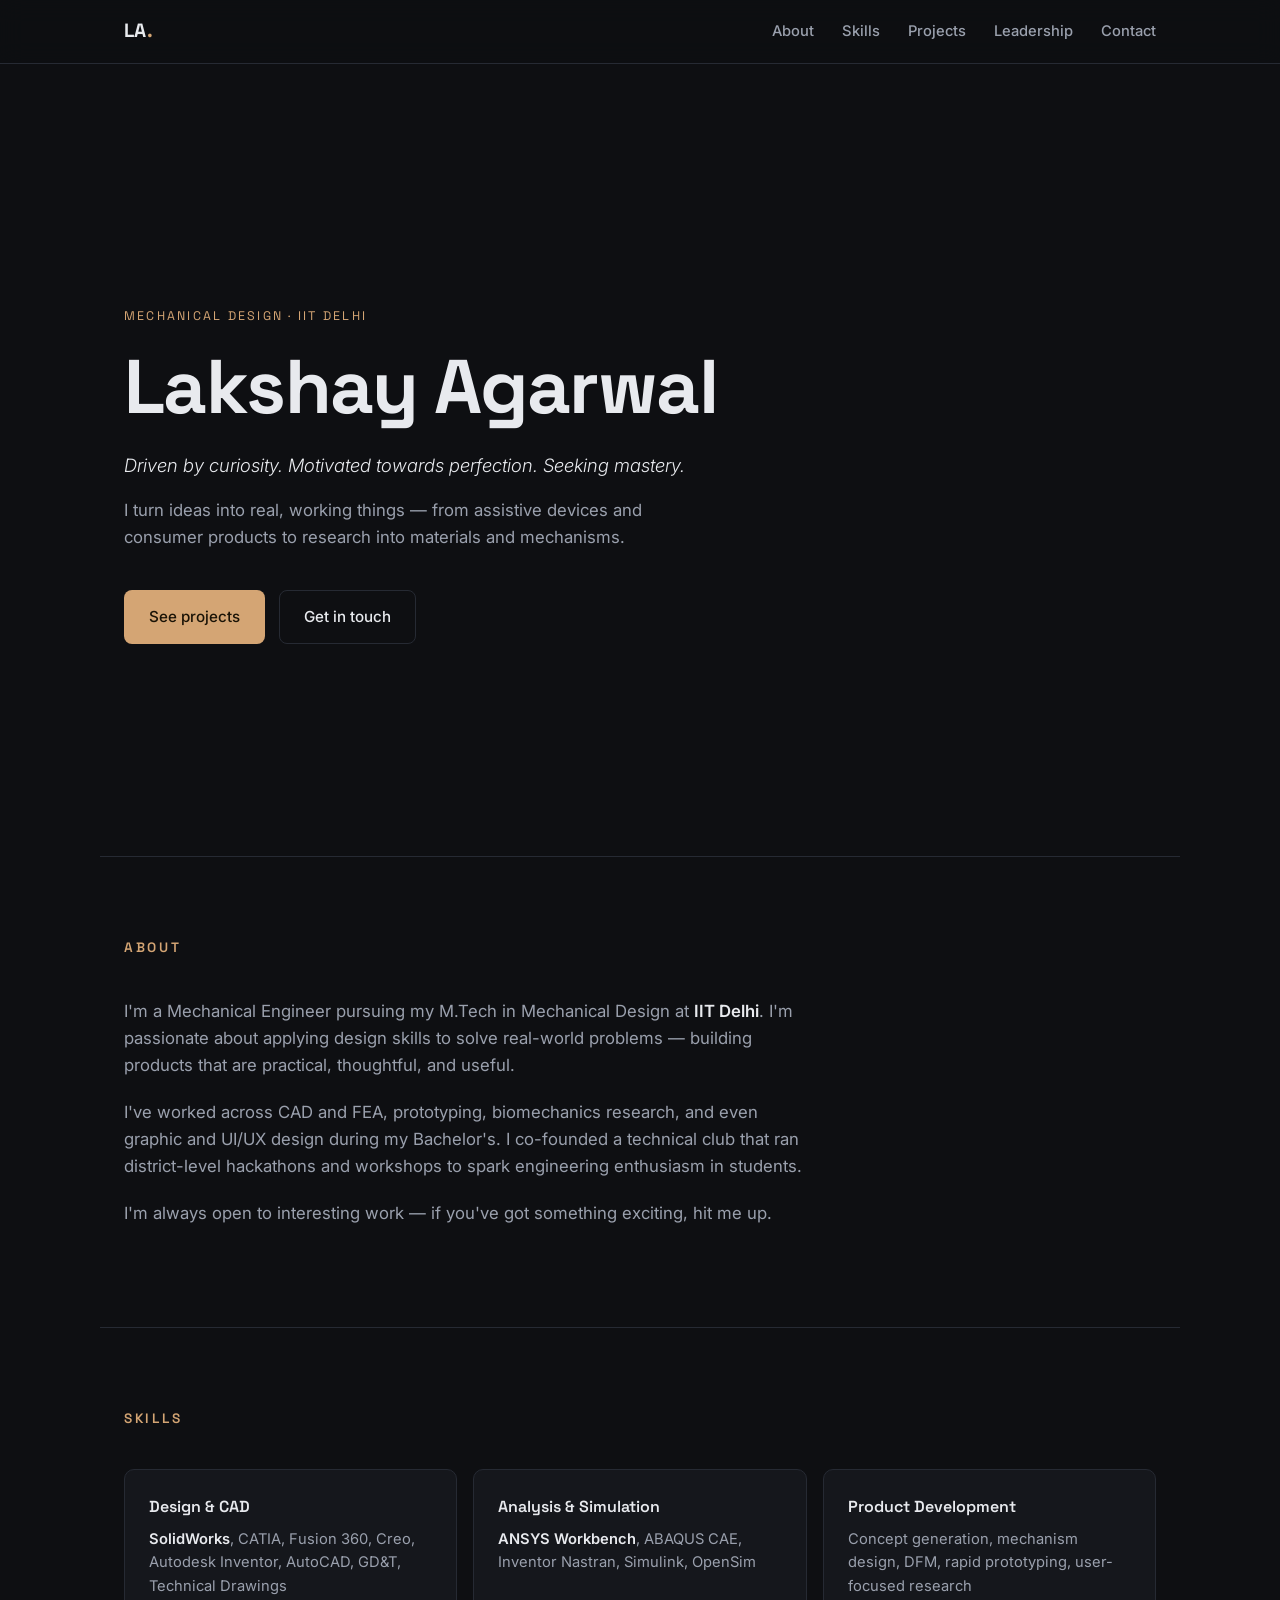
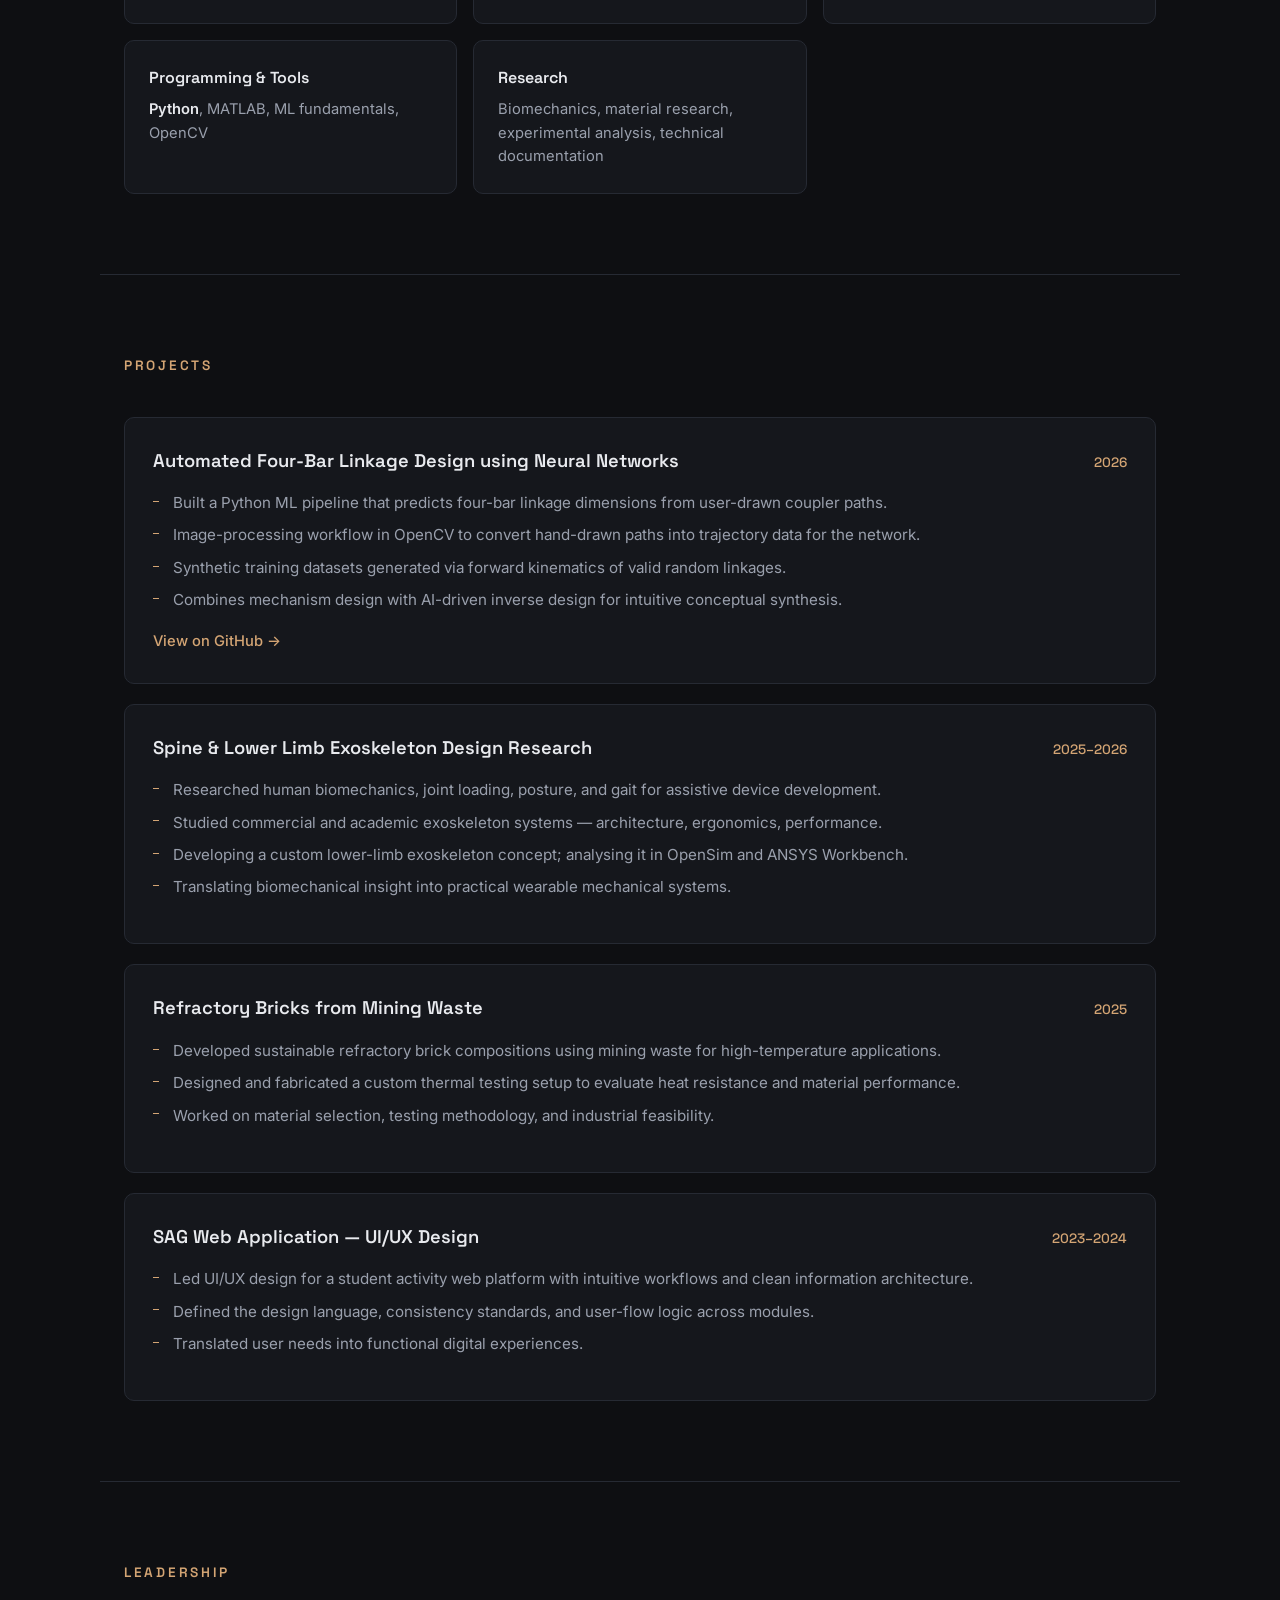
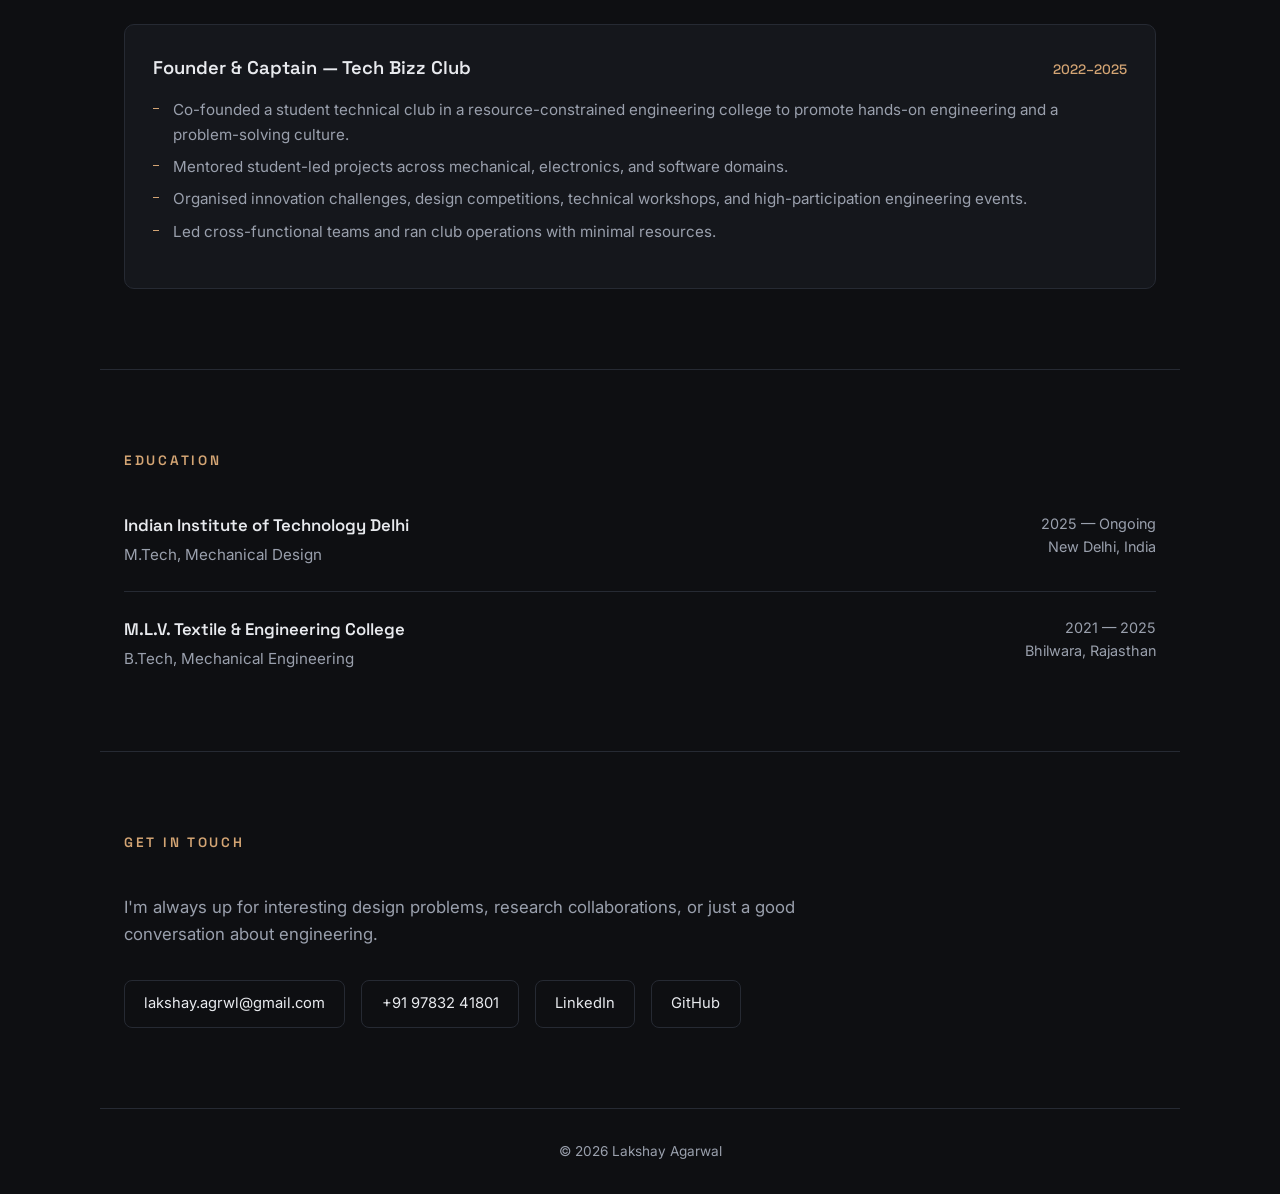
==== index.html @ 68dc4576 "init" ====
<!DOCTYPE html>
<html lang="en">
<head>
  <meta charset="UTF-8" />
  <meta name="viewport" content="width=device-width, initial-scale=1.0" />
  <meta name="description" content="Lakshay Agarwal — Mechanical Engineer, M.Tech (Mechanical Design) at IIT Delhi. Portfolio of design, CAD, FEA, and research projects." />
  <title>Lakshay Agarwal — Mechanical Design Engineer</title>
  <link rel="preconnect" href="https://fonts.googleapis.com" />
  <link rel="preconnect" href="https://fonts.gstatic.com" crossorigin />
  <link href="https://fonts.googleapis.com/css2?family=Inter:wght@300;400;500;600;700&family=Space+Grotesk:wght@500;600;700&display=swap" rel="stylesheet" />
  <link rel="stylesheet" href="styles.css" />
</head>
<body>
  <header class="nav">
    <div class="nav-inner">
      <a href="#top" class="brand">LA<span>.</span></a>
      <nav>
        <a href="#about">About</a>
        <a href="#skills">Skills</a>
        <a href="#projects">Projects</a>
        <a href="#leadership">Leadership</a>
        <a href="#contact">Contact</a>
      </nav>
    </div>
  </header>

  <main id="top">
    <!-- HERO -->
    <section class="hero">
      <!-- Hook for future three.js canvas -->
      <div id="hero-canvas" aria-hidden="true"></div>

      <div class="hero-content">
        <p class="eyebrow">Mechanical Design · IIT Delhi</p>
        <h1>Lakshay Agarwal</h1>
        <p class="tagline">
          Driven by curiosity. Motivated towards perfection. Seeking mastery.
        </p>
        <p class="lede">
          I turn ideas into real, working things — from assistive devices and
          consumer products to research into materials and mechanisms.
        </p>
        <div class="cta">
          <a class="btn primary" href="#projects">See projects</a>
          <a class="btn ghost" href="mailto:lakshay.agrwl@gmail.com">Get in touch</a>
        </div>
      </div>
    </section>

    <!-- ABOUT -->
    <section id="about" class="section">
      <h2>About</h2>
      <div class="prose">
        <p>
          I'm a Mechanical Engineer pursuing my M.Tech in Mechanical Design at
          <strong>IIT Delhi</strong>. I'm passionate about applying design
          skills to solve real-world problems — building products that are
          practical, thoughtful, and useful.
        </p>
        <p>
          I've worked across CAD and FEA, prototyping, biomechanics research,
          and even graphic and UI/UX design during my Bachelor's. I co-founded
          a technical club that ran district-level hackathons and workshops to
          spark engineering enthusiasm in students.
        </p>
        <p>
          I'm always open to interesting work — if you've got something
          exciting, hit me up.
        </p>
      </div>
    </section>

    <!-- SKILLS -->
    <section id="skills" class="section">
      <h2>Skills</h2>
      <div class="skills-grid">
        <div class="skill-card">
          <h3>Design &amp; CAD</h3>
          <p><strong>SolidWorks</strong>, CATIA, Fusion 360, Creo, Autodesk Inventor, AutoCAD, GD&amp;T, Technical Drawings</p>
        </div>
        <div class="skill-card">
          <h3>Analysis &amp; Simulation</h3>
          <p><strong>ANSYS Workbench</strong>, ABAQUS CAE, Inventor Nastran, Simulink, OpenSim</p>
        </div>
        <div class="skill-card">
          <h3>Product Development</h3>
          <p>Concept generation, mechanism design, DFM, rapid prototyping, user-focused research</p>
        </div>
        <div class="skill-card">
          <h3>Programming &amp; Tools</h3>
          <p><strong>Python</strong>, MATLAB, ML fundamentals, OpenCV</p>
        </div>
        <div class="skill-card">
          <h3>Research</h3>
          <p>Biomechanics, material research, experimental analysis, technical documentation</p>
        </div>
      </div>
    </section>

    <!-- PROJECTS -->
    <section id="projects" class="section">
      <h2>Projects</h2>
      <div class="projects">

        <article class="project">
          <header>
            <h3>Automated Four-Bar Linkage Design using Neural Networks</h3>
            <span class="year">2026</span>
          </header>
          <ul>
            <li>Built a Python ML pipeline that predicts four-bar linkage dimensions from user-drawn coupler paths.</li>
            <li>Image-processing workflow in OpenCV to convert hand-drawn paths into trajectory data for the network.</li>
            <li>Synthetic training datasets generated via forward kinematics of valid random linkages.</li>
            <li>Combines mechanism design with AI-driven inverse design for intuitive conceptual synthesis.</li>
          </ul>
          <a class="link" href="https://github.com/LakshayAga/Automated-design-of-four-bar-linkage" target="_blank" rel="noopener">View on GitHub →</a>
        </article>

        <article class="project">
          <header>
            <h3>Spine &amp; Lower Limb Exoskeleton Design Research</h3>
            <span class="year">2025–2026</span>
          </header>
          <ul>
            <li>Researched human biomechanics, joint loading, posture, and gait for assistive device development.</li>
            <li>Studied commercial and academic exoskeleton systems — architecture, ergonomics, performance.</li>
            <li>Developing a custom lower-limb exoskeleton concept; analysing it in OpenSim and ANSYS Workbench.</li>
            <li>Translating biomechanical insight into practical wearable mechanical systems.</li>
          </ul>
        </article>

        <article class="project">
          <header>
            <h3>Refractory Bricks from Mining Waste</h3>
            <span class="year">2025</span>
          </header>
          <ul>
            <li>Developed sustainable refractory brick compositions using mining waste for high-temperature applications.</li>
            <li>Designed and fabricated a custom thermal testing setup to evaluate heat resistance and material performance.</li>
            <li>Worked on material selection, testing methodology, and industrial feasibility.</li>
          </ul>
        </article>

        <article class="project">
          <header>
            <h3>SAG Web Application — UI/UX Design</h3>
            <span class="year">2023–2024</span>
          </header>
          <ul>
            <li>Led UI/UX design for a student activity web platform with intuitive workflows and clean information architecture.</li>
            <li>Defined the design language, consistency standards, and user-flow logic across modules.</li>
            <li>Translated user needs into functional digital experiences.</li>
          </ul>
        </article>

      </div>
    </section>

    <!-- LEADERSHIP -->
    <section id="leadership" class="section">
      <h2>Leadership</h2>
      <article class="project">
        <header>
          <h3>Founder &amp; Captain — Tech Bizz Club</h3>
          <span class="year">2022–2025</span>
        </header>
        <ul>
          <li>Co-founded a student technical club in a resource-constrained engineering college to promote hands-on engineering and a problem-solving culture.</li>
          <li>Mentored student-led projects across mechanical, electronics, and software domains.</li>
          <li>Organised innovation challenges, design competitions, technical workshops, and high-participation engineering events.</li>
          <li>Led cross-functional teams and ran club operations with minimal resources.</li>
        </ul>
      </article>
    </section>

    <!-- EDUCATION -->
    <section id="education" class="section">
      <h2>Education</h2>
      <div class="edu">
        <div class="edu-row">
          <div>
            <h3>Indian Institute of Technology Delhi</h3>
            <p>M.Tech, Mechanical Design</p>
          </div>
          <div class="meta">
            <span>2025 — Ongoing</span>
            <span>New Delhi, India</span>
          </div>
        </div>
        <div class="edu-row">
          <div>
            <h3>M.L.V. Textile &amp; Engineering College</h3>
            <p>B.Tech, Mechanical Engineering</p>
          </div>
          <div class="meta">
            <span>2021 — 2025</span>
            <span>Bhilwara, Rajasthan</span>
          </div>
        </div>
      </div>
    </section>

    <!-- CONTACT -->
    <section id="contact" class="section contact">
      <h2>Get in touch</h2>
      <p class="prose">
        I'm always up for interesting design problems, research collaborations,
        or just a good conversation about engineering.
      </p>
      <div class="contact-links">
        <a href="mailto:lakshay.agrwl@gmail.com">lakshay.agrwl@gmail.com</a>
        <a href="tel:+919783241801">+91 97832 41801</a>
        <a href="https://linkedin.com/in/lakshayagarwal490" target="_blank" rel="noopener">LinkedIn</a>
        <a href="https://github.com/LakshayAga" target="_blank" rel="noopener">GitHub</a>
      </div>
    </section>
  </main>

  <footer>
    <p>© <span id="year"></span> Lakshay Agarwal</p>
  </footer>

  <script src="script.js"></script>
</body>
</html>
---- styles.css ----
:root {
  --bg: #0e0f12;
  --bg-soft: #15171c;
  --surface: #1a1d24;
  --border: #262a33;
  --text: #e8eaee;
  --muted: #9aa0ad;
  --accent: #d4a574;
  --accent-soft: rgba(212, 165, 116, 0.15);
  --max: 1080px;
}

* { box-sizing: border-box; margin: 0; padding: 0; }

html { scroll-behavior: smooth; }

body {
  font-family: 'Inter', system-ui, -apple-system, sans-serif;
  background: var(--bg);
  color: var(--text);
  line-height: 1.6;
  font-weight: 400;
  -webkit-font-smoothing: antialiased;
}

a { color: inherit; text-decoration: none; }

/* NAV */
.nav {
  position: sticky;
  top: 0;
  z-index: 50;
  background: rgba(14, 15, 18, 0.85);
  backdrop-filter: blur(12px);
  border-bottom: 1px solid var(--border);
}
.nav-inner {
  max-width: var(--max);
  margin: 0 auto;
  padding: 1rem 1.5rem;
  display: flex;
  align-items: center;
  justify-content: space-between;
}
.brand {
  font-family: 'Space Grotesk', sans-serif;
  font-weight: 700;
  font-size: 1.2rem;
  letter-spacing: 0.02em;
}
.brand span { color: var(--accent); }
.nav nav {
  display: flex;
  gap: 1.75rem;
}
.nav nav a {
  color: var(--muted);
  font-size: 0.92rem;
  font-weight: 500;
  transition: color 0.2s;
}
.nav nav a:hover { color: var(--text); }

/* HERO */
.hero {
  position: relative;
  min-height: 88vh;
  max-width: var(--max);
  margin: 0 auto;
  padding: 6rem 1.5rem 4rem;
  display: flex;
  flex-direction: column;
  justify-content: center;
  overflow: hidden;
}
#hero-canvas {
  position: absolute;
  inset: 0;
  z-index: 0;
  pointer-events: none;
  /* Future three.js canvas mounts here */
}
.hero-content {
  position: relative;
  z-index: 1;
  max-width: 700px;
}
.eyebrow {
  font-family: 'Space Grotesk', sans-serif;
  text-transform: uppercase;
  letter-spacing: 0.18em;
  font-size: 0.78rem;
  color: var(--accent);
  margin-bottom: 1.25rem;
}
.hero h1 {
  font-family: 'Space Grotesk', sans-serif;
  font-size: clamp(2.5rem, 7vw, 4.75rem);
  font-weight: 700;
  line-height: 1.05;
  letter-spacing: -0.02em;
  margin-bottom: 1.5rem;
}
.tagline {
  font-size: 1.15rem;
  color: var(--text);
  margin-bottom: 1rem;
  font-weight: 300;
  font-style: italic;
}
.lede {
  font-size: 1.05rem;
  color: var(--muted);
  margin-bottom: 2.5rem;
  max-width: 560px;
}

.cta { display: flex; gap: 0.875rem; flex-wrap: wrap; }
.btn {
  display: inline-block;
  padding: 0.85rem 1.5rem;
  border-radius: 8px;
  font-weight: 500;
  font-size: 0.95rem;
  transition: all 0.2s;
  border: 1px solid transparent;
}
.btn.primary {
  background: var(--accent);
  color: #1a1306;
}
.btn.primary:hover { background: #e8b985; transform: translateY(-1px); }
.btn.ghost {
  border-color: var(--border);
  color: var(--text);
}
.btn.ghost:hover { border-color: var(--accent); color: var(--accent); }

/* SECTIONS */
.section {
  max-width: var(--max);
  margin: 0 auto;
  padding: 5rem 1.5rem;
  border-top: 1px solid var(--border);
}
.section h2 {
  font-family: 'Space Grotesk', sans-serif;
  font-size: 0.85rem;
  font-weight: 600;
  text-transform: uppercase;
  letter-spacing: 0.2em;
  color: var(--accent);
  margin-bottom: 2.5rem;
}
.prose {
  max-width: 680px;
  font-size: 1.05rem;
  color: var(--muted);
}
.prose p { margin-bottom: 1.25rem; }
.prose strong { color: var(--text); font-weight: 600; }

/* SKILLS */
.skills-grid {
  display: grid;
  grid-template-columns: repeat(auto-fit, minmax(260px, 1fr));
  gap: 1rem;
}
.skill-card {
  background: var(--bg-soft);
  border: 1px solid var(--border);
  border-radius: 10px;
  padding: 1.5rem;
  transition: border-color 0.2s;
}
.skill-card:hover { border-color: var(--accent); }
.skill-card h3 {
  font-family: 'Space Grotesk', sans-serif;
  font-size: 1rem;
  font-weight: 600;
  margin-bottom: 0.5rem;
}
.skill-card p {
  font-size: 0.92rem;
  color: var(--muted);
}
.skill-card strong { color: var(--text); font-weight: 600; }

/* PROJECTS */
.projects { display: flex; flex-direction: column; gap: 1.25rem; }
.project {
  background: var(--bg-soft);
  border: 1px solid var(--border);
  border-radius: 10px;
  padding: 1.75rem;
  transition: border-color 0.2s, transform 0.2s;
}
.project:hover { border-color: var(--accent); }
.project header {
  display: flex;
  justify-content: space-between;
  align-items: baseline;
  gap: 1rem;
  margin-bottom: 1rem;
  flex-wrap: wrap;
}
.project h3 {
  font-family: 'Space Grotesk', sans-serif;
  font-size: 1.15rem;
  font-weight: 600;
}
.project .year {
  font-family: 'Space Grotesk', sans-serif;
  font-size: 0.85rem;
  color: var(--accent);
  font-weight: 500;
}
.project ul {
  list-style: none;
  margin-bottom: 1rem;
}
.project li {
  font-size: 0.95rem;
  color: var(--muted);
  padding-left: 1.25rem;
  position: relative;
  margin-bottom: 0.5rem;
}
.project li::before {
  content: '';
  position: absolute;
  left: 0;
  top: 0.65em;
  width: 6px;
  height: 1px;
  background: var(--accent);
}
.link {
  display: inline-block;
  color: var(--accent);
  font-size: 0.92rem;
  font-weight: 500;
  border-bottom: 1px solid transparent;
  transition: border-color 0.2s;
}
.link:hover { border-color: var(--accent); }

/* EDUCATION */
.edu { display: flex; flex-direction: column; gap: 1.5rem; }
.edu-row {
  display: flex;
  justify-content: space-between;
  gap: 1.5rem;
  padding-bottom: 1.5rem;
  border-bottom: 1px solid var(--border);
  flex-wrap: wrap;
}
.edu-row:last-child { border-bottom: none; padding-bottom: 0; }
.edu-row h3 {
  font-family: 'Space Grotesk', sans-serif;
  font-size: 1.05rem;
  font-weight: 600;
  margin-bottom: 0.25rem;
}
.edu-row p { color: var(--muted); font-size: 0.95rem; }
.edu-row .meta {
  display: flex;
  flex-direction: column;
  text-align: right;
  font-size: 0.9rem;
  color: var(--muted);
}

/* CONTACT */
.contact-links {
  display: flex;
  flex-wrap: wrap;
  gap: 1rem;
  margin-top: 2rem;
}
.contact-links a {
  padding: 0.7rem 1.2rem;
  border: 1px solid var(--border);
  border-radius: 8px;
  font-size: 0.92rem;
  color: var(--text);
  transition: all 0.2s;
}
.contact-links a:hover {
  border-color: var(--accent);
  color: var(--accent);
}

/* FOOTER */
footer {
  max-width: var(--max);
  margin: 0 auto;
  padding: 2rem 1.5rem;
  border-top: 1px solid var(--border);
  color: var(--muted);
  font-size: 0.85rem;
  text-align: center;
}

/* RESPONSIVE */
@media (max-width: 640px) {
  .nav nav { gap: 1rem; }
  .nav nav a { font-size: 0.85rem; }
  .edu-row .meta { text-align: left; }
}
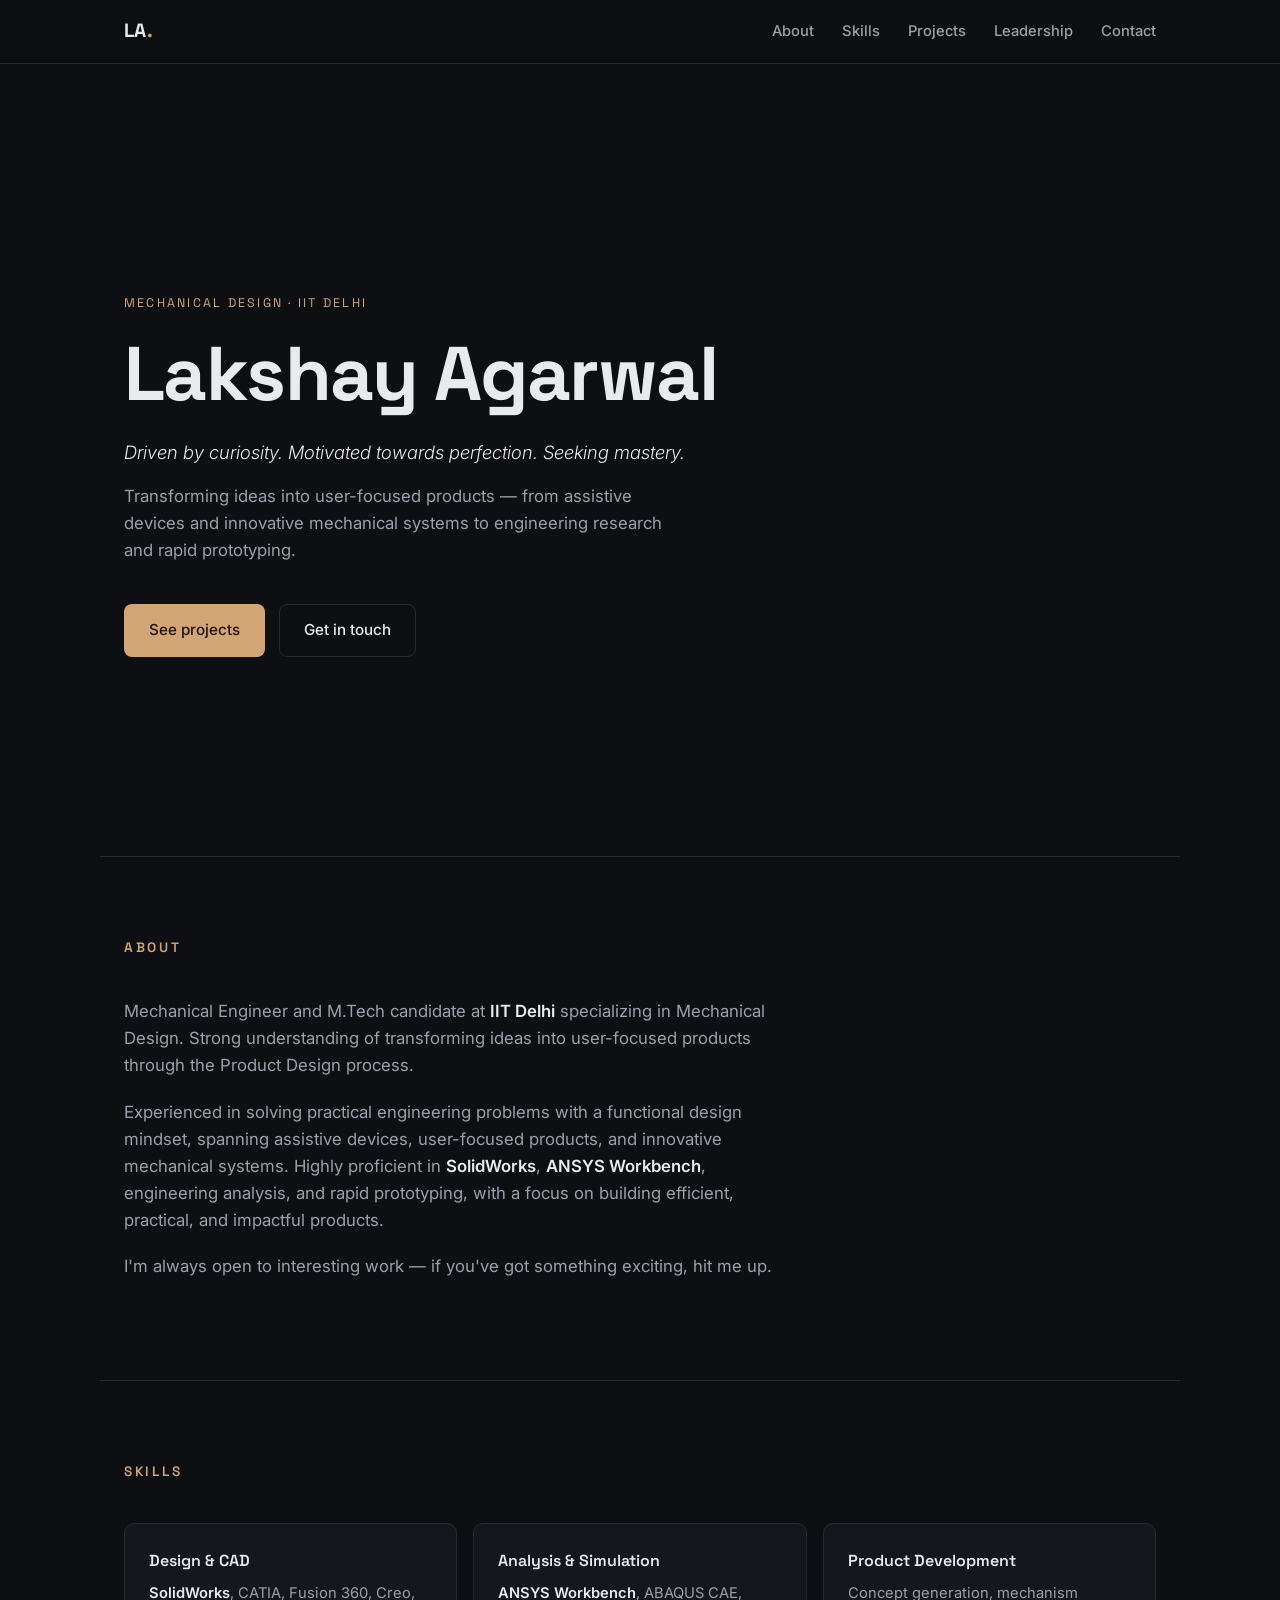
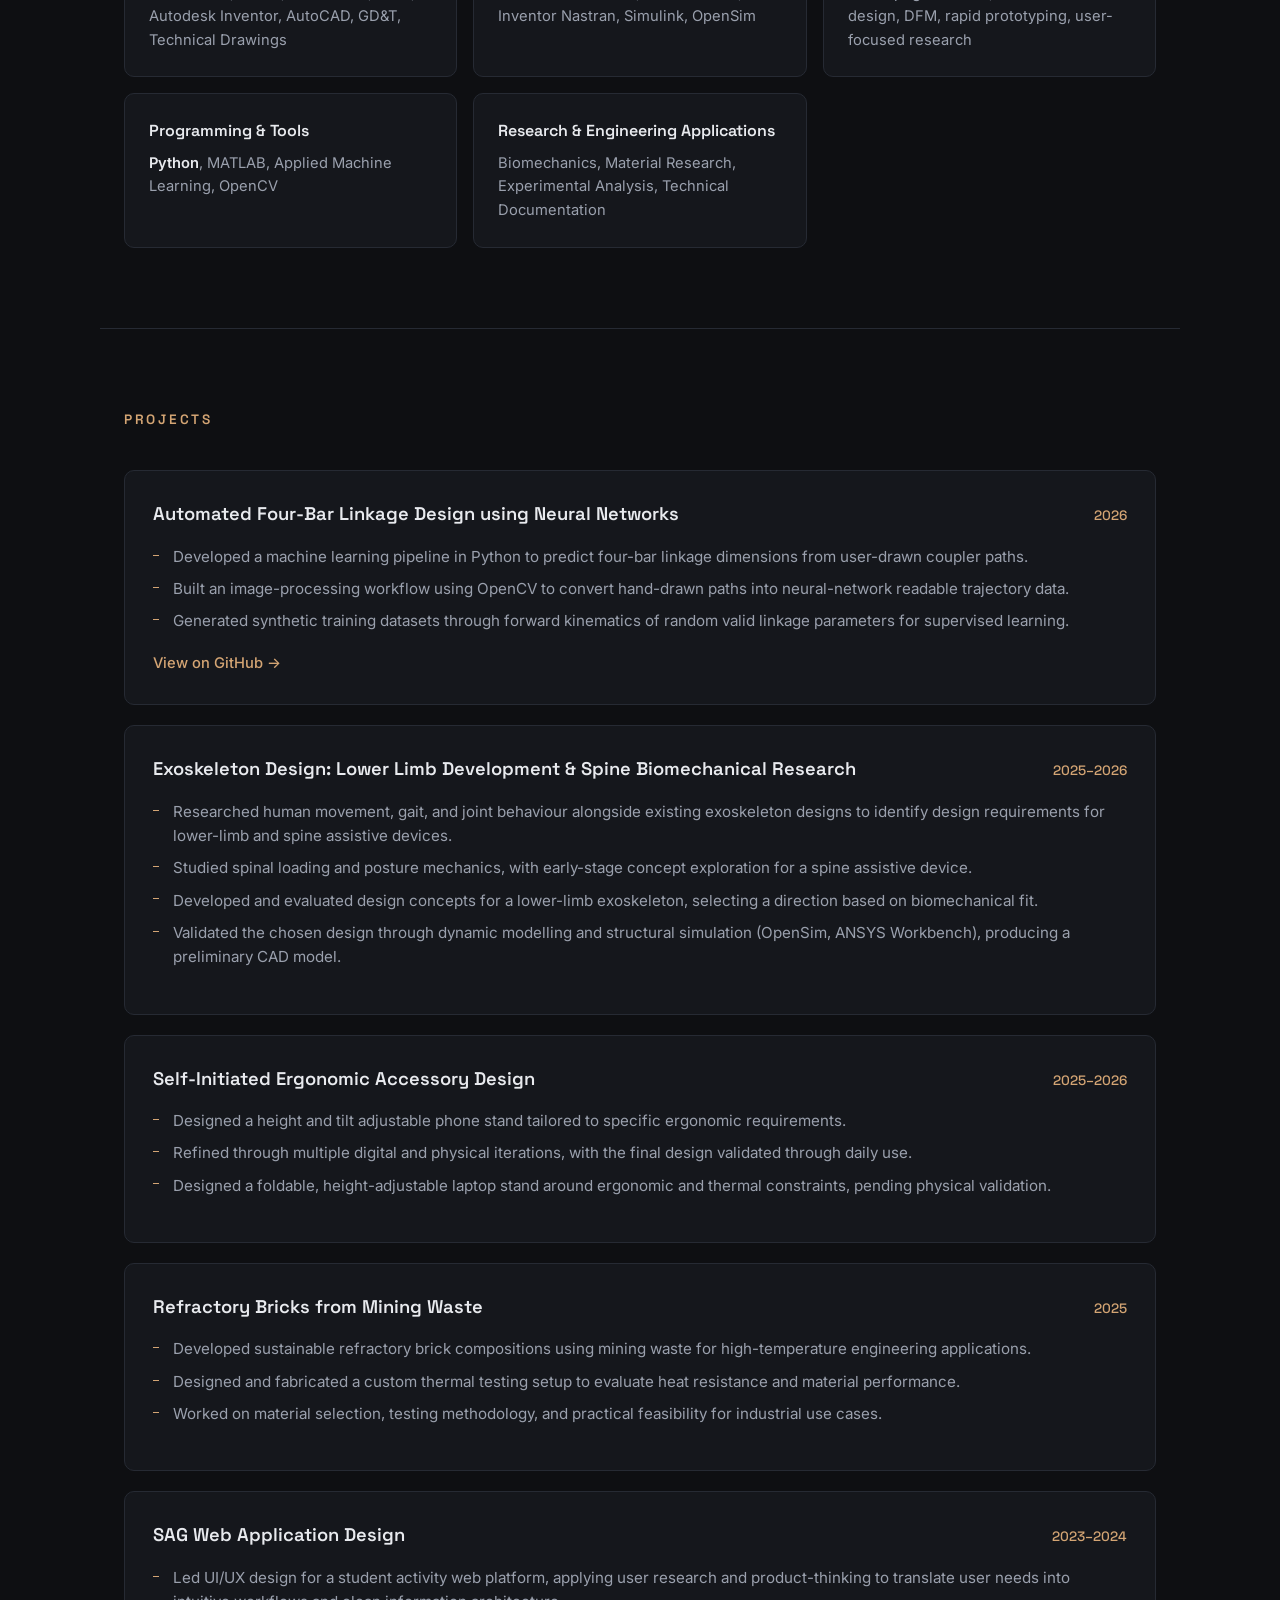
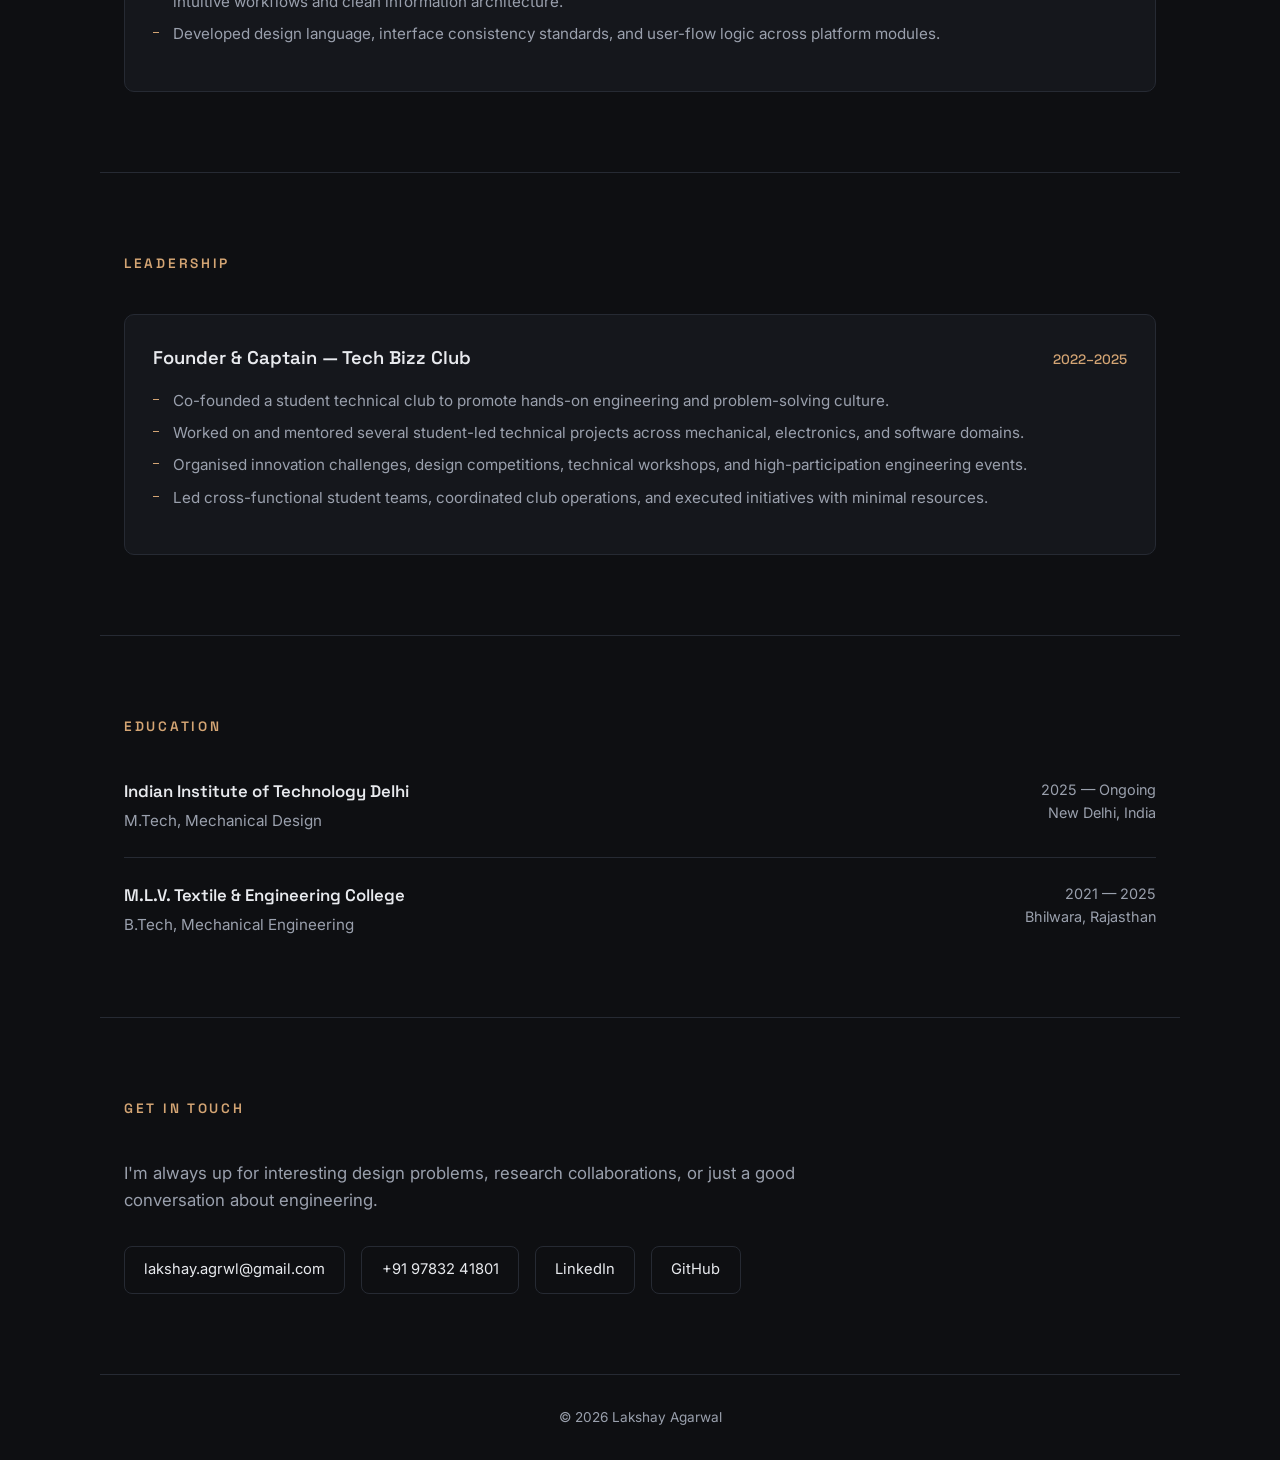
==== commit 08eaedc6: "updated content" ====
--- a/index.html
+++ b/index.html
@@ -3,7 +3,7 @@
 <head>
   <meta charset="UTF-8" />
   <meta name="viewport" content="width=device-width, initial-scale=1.0" />
-  <meta name="description" content="Lakshay Agarwal — Mechanical Engineer, M.Tech (Mechanical Design) at IIT Delhi. Portfolio of design, CAD, FEA, and research projects." />
+  <meta name="description" content="Lakshay Agarwal — Mechanical Engineer and M.Tech candidate at IIT Delhi specializing in Mechanical Design. Portfolio of product design, CAD, FEA, and research projects." />
   <title>Lakshay Agarwal — Mechanical Design Engineer</title>
   <link rel="preconnect" href="https://fonts.googleapis.com" />
   <link rel="preconnect" href="https://fonts.gstatic.com" crossorigin />
@@ -37,8 +37,8 @@
           Driven by curiosity. Motivated towards perfection. Seeking mastery.
         </p>
         <p class="lede">
-          I turn ideas into real, working things — from assistive devices and
-          consumer products to research into materials and mechanisms.
+          Transforming ideas into user-focused products — from assistive devices
+          and innovative mechanical systems to engineering research and rapid prototyping.
         </p>
         <div class="cta">
           <a class="btn primary" href="#projects">See projects</a>
@@ -52,16 +52,17 @@
       <h2>About</h2>
       <div class="prose">
         <p>
-          I'm a Mechanical Engineer pursuing my M.Tech in Mechanical Design at
-          <strong>IIT Delhi</strong>. I'm passionate about applying design
-          skills to solve real-world problems — building products that are
-          practical, thoughtful, and useful.
+          Mechanical Engineer and M.Tech candidate at <strong>IIT Delhi</strong>
+          specializing in Mechanical Design. Strong understanding of transforming
+          ideas into user-focused products through the Product Design process.
         </p>
         <p>
-          I've worked across CAD and FEA, prototyping, biomechanics research,
-          and even graphic and UI/UX design during my Bachelor's. I co-founded
-          a technical club that ran district-level hackathons and workshops to
-          spark engineering enthusiasm in students.
+          Experienced in solving practical engineering problems with a functional
+          design mindset, spanning assistive devices, user-focused products, and
+          innovative mechanical systems. Highly proficient in
+          <strong>SolidWorks</strong>, <strong>ANSYS Workbench</strong>,
+          engineering analysis, and rapid prototyping, with a focus on building
+          efficient, practical, and impactful products.
         </p>
         <p>
           I'm always open to interesting work — if you've got something
@@ -88,11 +89,11 @@
         </div>
         <div class="skill-card">
           <h3>Programming &amp; Tools</h3>
-          <p><strong>Python</strong>, MATLAB, ML fundamentals, OpenCV</p>
-        </div>
-        <div class="skill-card">
-          <h3>Research</h3>
-          <p>Biomechanics, material research, experimental analysis, technical documentation</p>
+          <p><strong>Python</strong>, MATLAB, Applied Machine Learning, OpenCV</p>
+        </div>
+        <div class="skill-card">
+          <h3>Research &amp; Engineering Applications</h3>
+          <p>Biomechanics, Material Research, Experimental Analysis, Technical Documentation</p>
         </div>
       </div>
     </section>
@@ -108,24 +109,35 @@
             <span class="year">2026</span>
           </header>
           <ul>
-            <li>Built a Python ML pipeline that predicts four-bar linkage dimensions from user-drawn coupler paths.</li>
-            <li>Image-processing workflow in OpenCV to convert hand-drawn paths into trajectory data for the network.</li>
-            <li>Synthetic training datasets generated via forward kinematics of valid random linkages.</li>
-            <li>Combines mechanism design with AI-driven inverse design for intuitive conceptual synthesis.</li>
+            <li>Developed a machine learning pipeline in Python to predict four-bar linkage dimensions from user-drawn coupler paths.</li>
+            <li>Built an image-processing workflow using OpenCV to convert hand-drawn paths into neural-network readable trajectory data.</li>
+            <li>Generated synthetic training datasets through forward kinematics of random valid linkage parameters for supervised learning.</li>
           </ul>
           <a class="link" href="https://github.com/LakshayAga/Automated-design-of-four-bar-linkage" target="_blank" rel="noopener">View on GitHub →</a>
         </article>
 
         <article class="project">
           <header>
-            <h3>Spine &amp; Lower Limb Exoskeleton Design Research</h3>
+            <h3>Exoskeleton Design: Lower Limb Development &amp; Spine Biomechanical Research</h3>
             <span class="year">2025–2026</span>
           </header>
           <ul>
-            <li>Researched human biomechanics, joint loading, posture, and gait for assistive device development.</li>
-            <li>Studied commercial and academic exoskeleton systems — architecture, ergonomics, performance.</li>
-            <li>Developing a custom lower-limb exoskeleton concept; analysing it in OpenSim and ANSYS Workbench.</li>
-            <li>Translating biomechanical insight into practical wearable mechanical systems.</li>
+            <li>Researched human movement, gait, and joint behaviour alongside existing exoskeleton designs to identify design requirements for lower-limb and spine assistive devices.</li>
+            <li>Studied spinal loading and posture mechanics, with early-stage concept exploration for a spine assistive device.</li>
+            <li>Developed and evaluated design concepts for a lower-limb exoskeleton, selecting a direction based on biomechanical fit.</li>
+            <li>Validated the chosen design through dynamic modelling and structural simulation (OpenSim, ANSYS Workbench), producing a preliminary CAD model.</li>
+          </ul>
+        </article>
+
+        <article class="project">
+          <header>
+            <h3>Self-Initiated Ergonomic Accessory Design</h3>
+            <span class="year">2025–2026</span>
+          </header>
+          <ul>
+            <li>Designed a height and tilt adjustable phone stand tailored to specific ergonomic requirements.</li>
+            <li>Refined through multiple digital and physical iterations, with the final design validated through daily use.</li>
+            <li>Designed a foldable, height-adjustable laptop stand around ergonomic and thermal constraints, pending physical validation.</li>
           </ul>
         </article>
 
@@ -135,21 +147,20 @@
             <span class="year">2025</span>
           </header>
           <ul>
-            <li>Developed sustainable refractory brick compositions using mining waste for high-temperature applications.</li>
+            <li>Developed sustainable refractory brick compositions using mining waste for high-temperature engineering applications.</li>
             <li>Designed and fabricated a custom thermal testing setup to evaluate heat resistance and material performance.</li>
-            <li>Worked on material selection, testing methodology, and industrial feasibility.</li>
-          </ul>
-        </article>
-
-        <article class="project">
-          <header>
-            <h3>SAG Web Application — UI/UX Design</h3>
+            <li>Worked on material selection, testing methodology, and practical feasibility for industrial use cases.</li>
+          </ul>
+        </article>
+
+        <article class="project">
+          <header>
+            <h3>SAG Web Application Design</h3>
             <span class="year">2023–2024</span>
           </header>
           <ul>
-            <li>Led UI/UX design for a student activity web platform with intuitive workflows and clean information architecture.</li>
-            <li>Defined the design language, consistency standards, and user-flow logic across modules.</li>
-            <li>Translated user needs into functional digital experiences.</li>
+            <li>Led UI/UX design for a student activity web platform, applying user research and product-thinking to translate user needs into intuitive workflows and clean information architecture.</li>
+            <li>Developed design language, interface consistency standards, and user-flow logic across platform modules.</li>
           </ul>
         </article>
 
@@ -165,10 +176,10 @@
           <span class="year">2022–2025</span>
         </header>
         <ul>
-          <li>Co-founded a student technical club in a resource-constrained engineering college to promote hands-on engineering and a problem-solving culture.</li>
-          <li>Mentored student-led projects across mechanical, electronics, and software domains.</li>
+          <li>Co-founded a student technical club to promote hands-on engineering and problem-solving culture.</li>
+          <li>Worked on and mentored several student-led technical projects across mechanical, electronics, and software domains.</li>
           <li>Organised innovation challenges, design competitions, technical workshops, and high-participation engineering events.</li>
-          <li>Led cross-functional teams and ran club operations with minimal resources.</li>
+          <li>Led cross-functional student teams, coordinated club operations, and executed initiatives with minimal resources.</li>
         </ul>
       </article>
     </section>
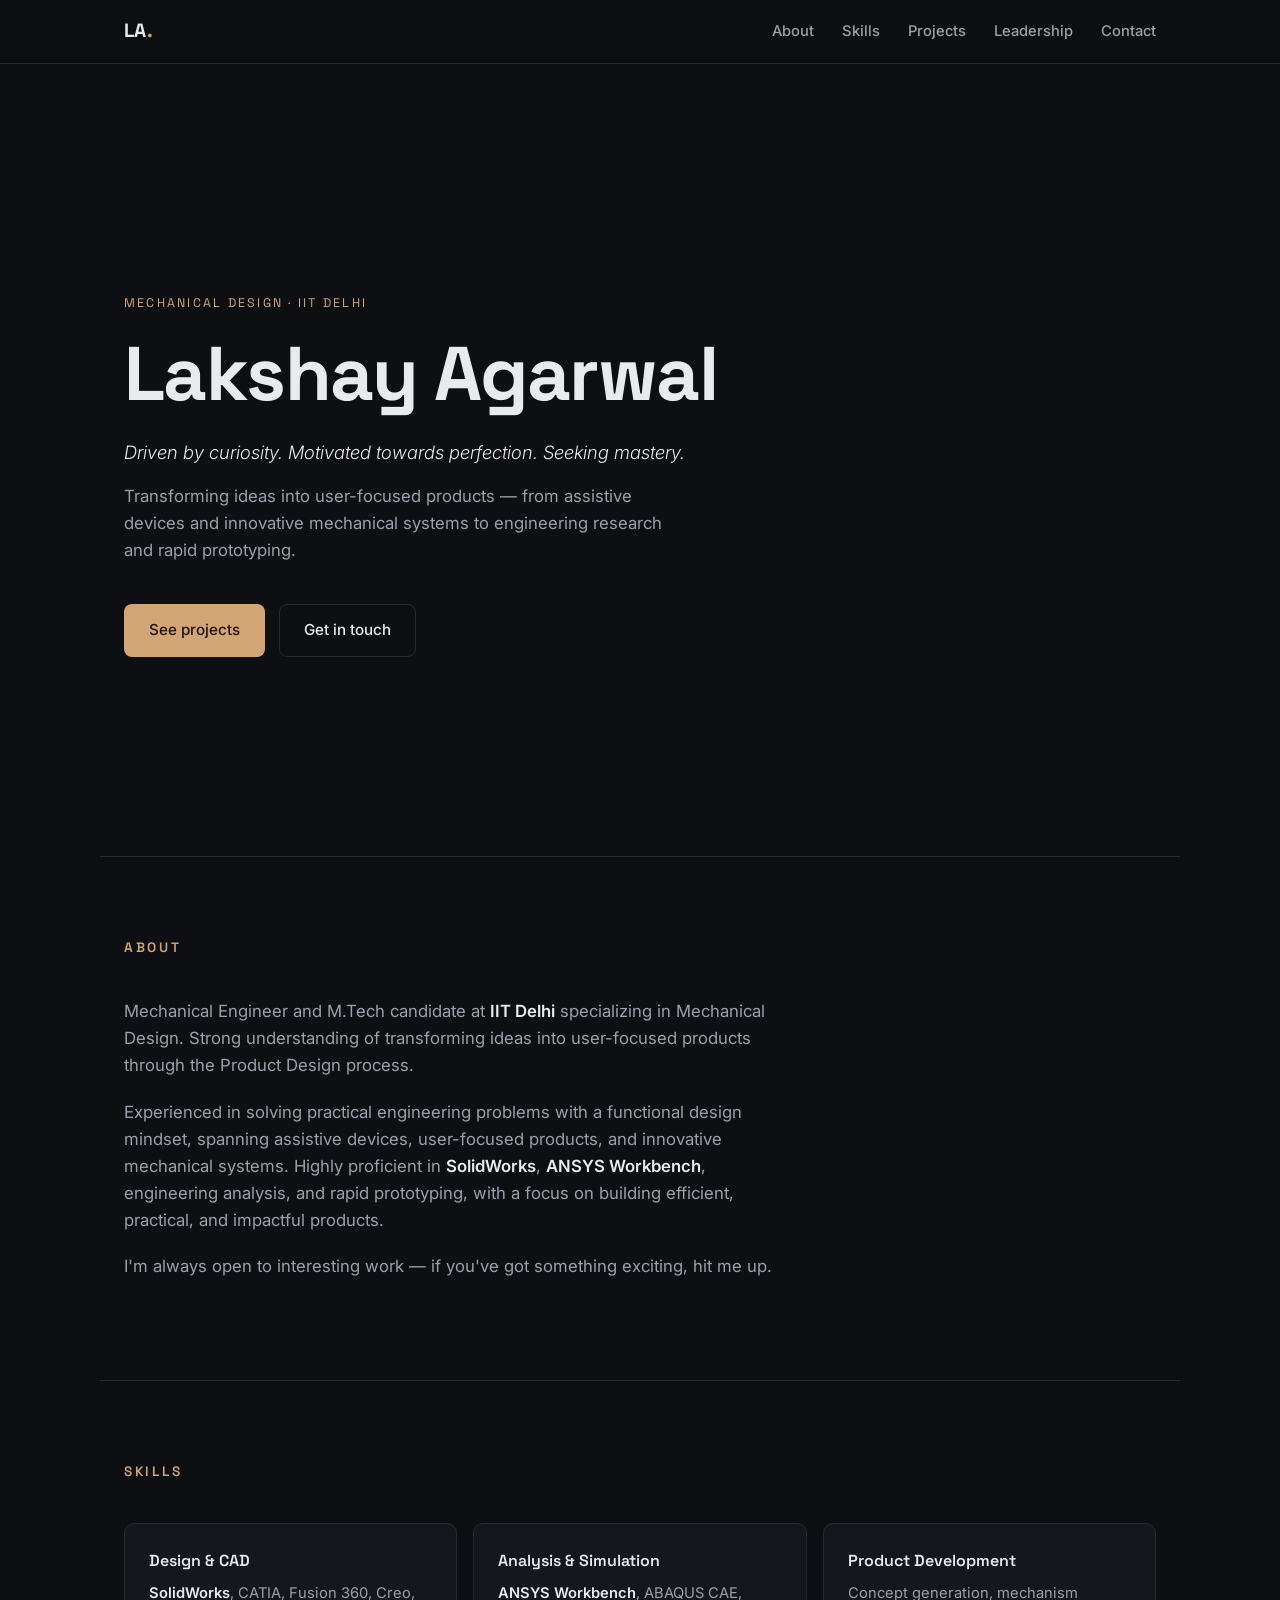
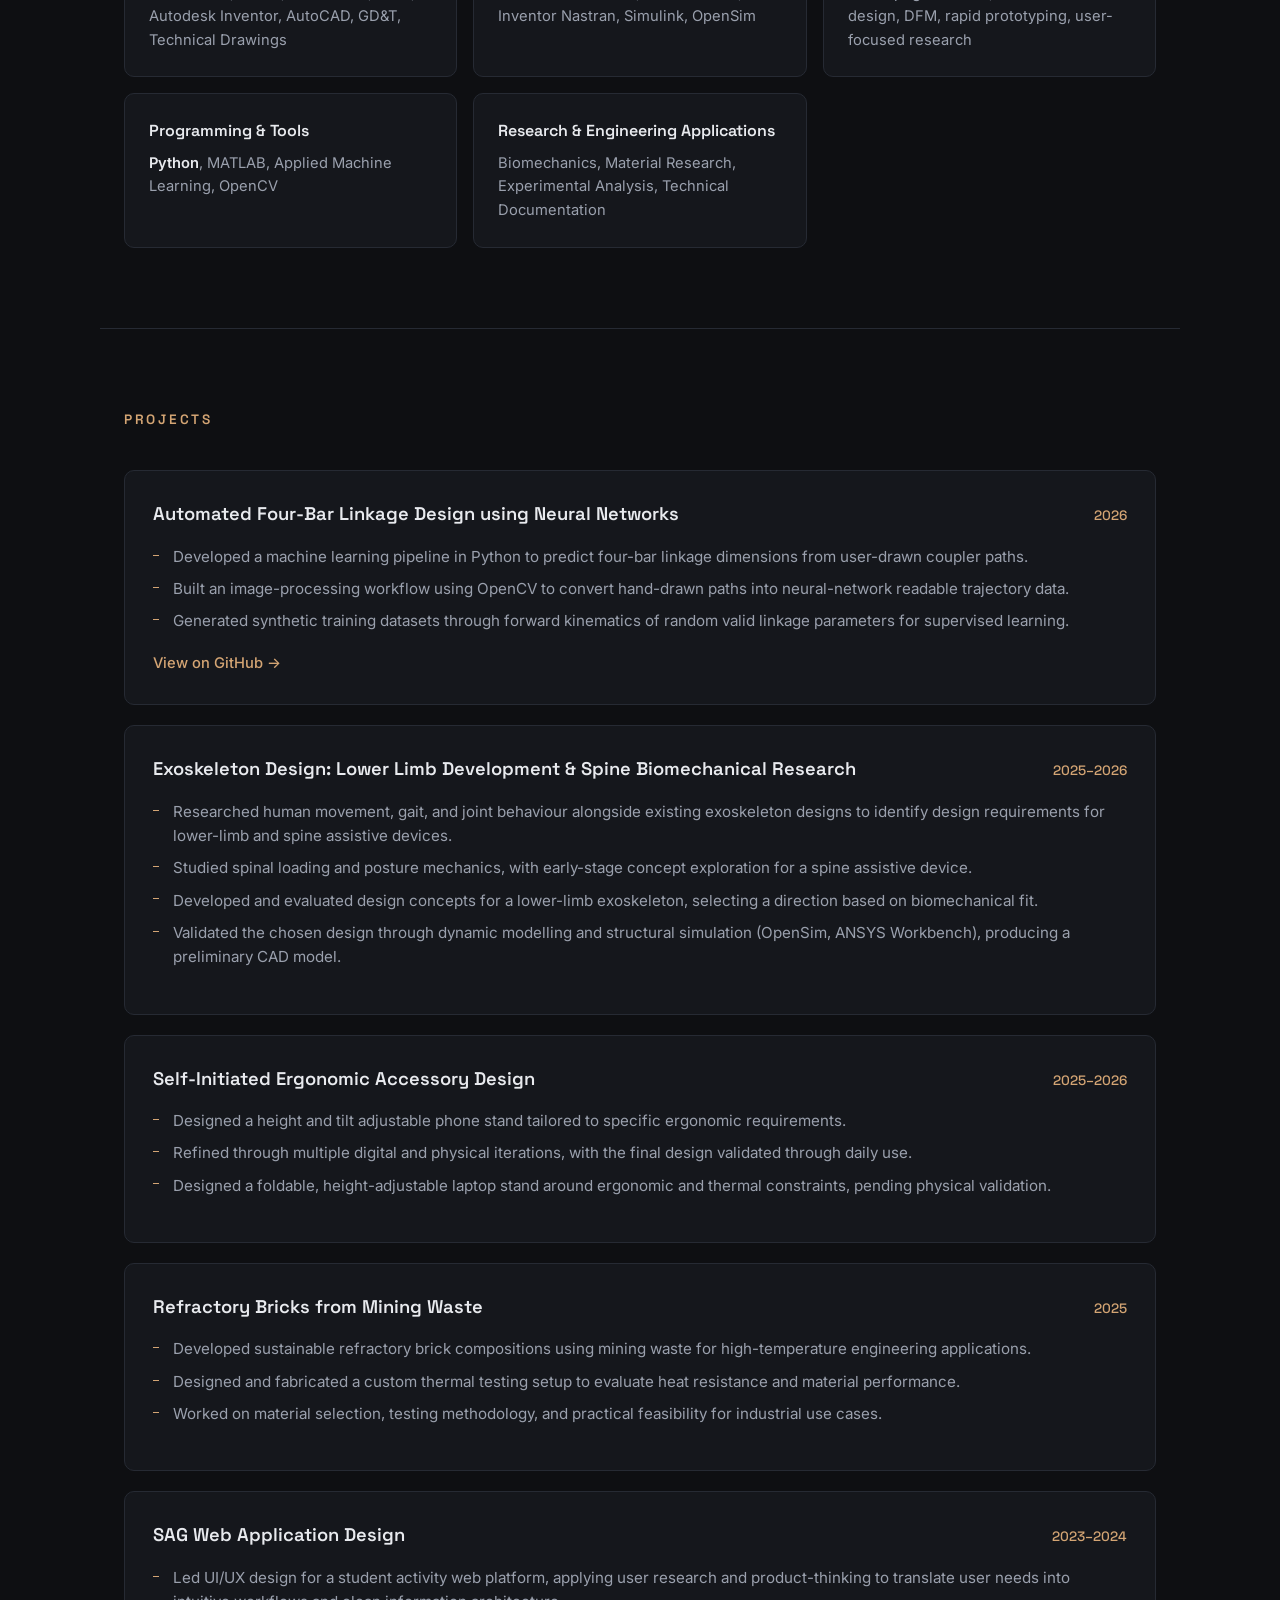
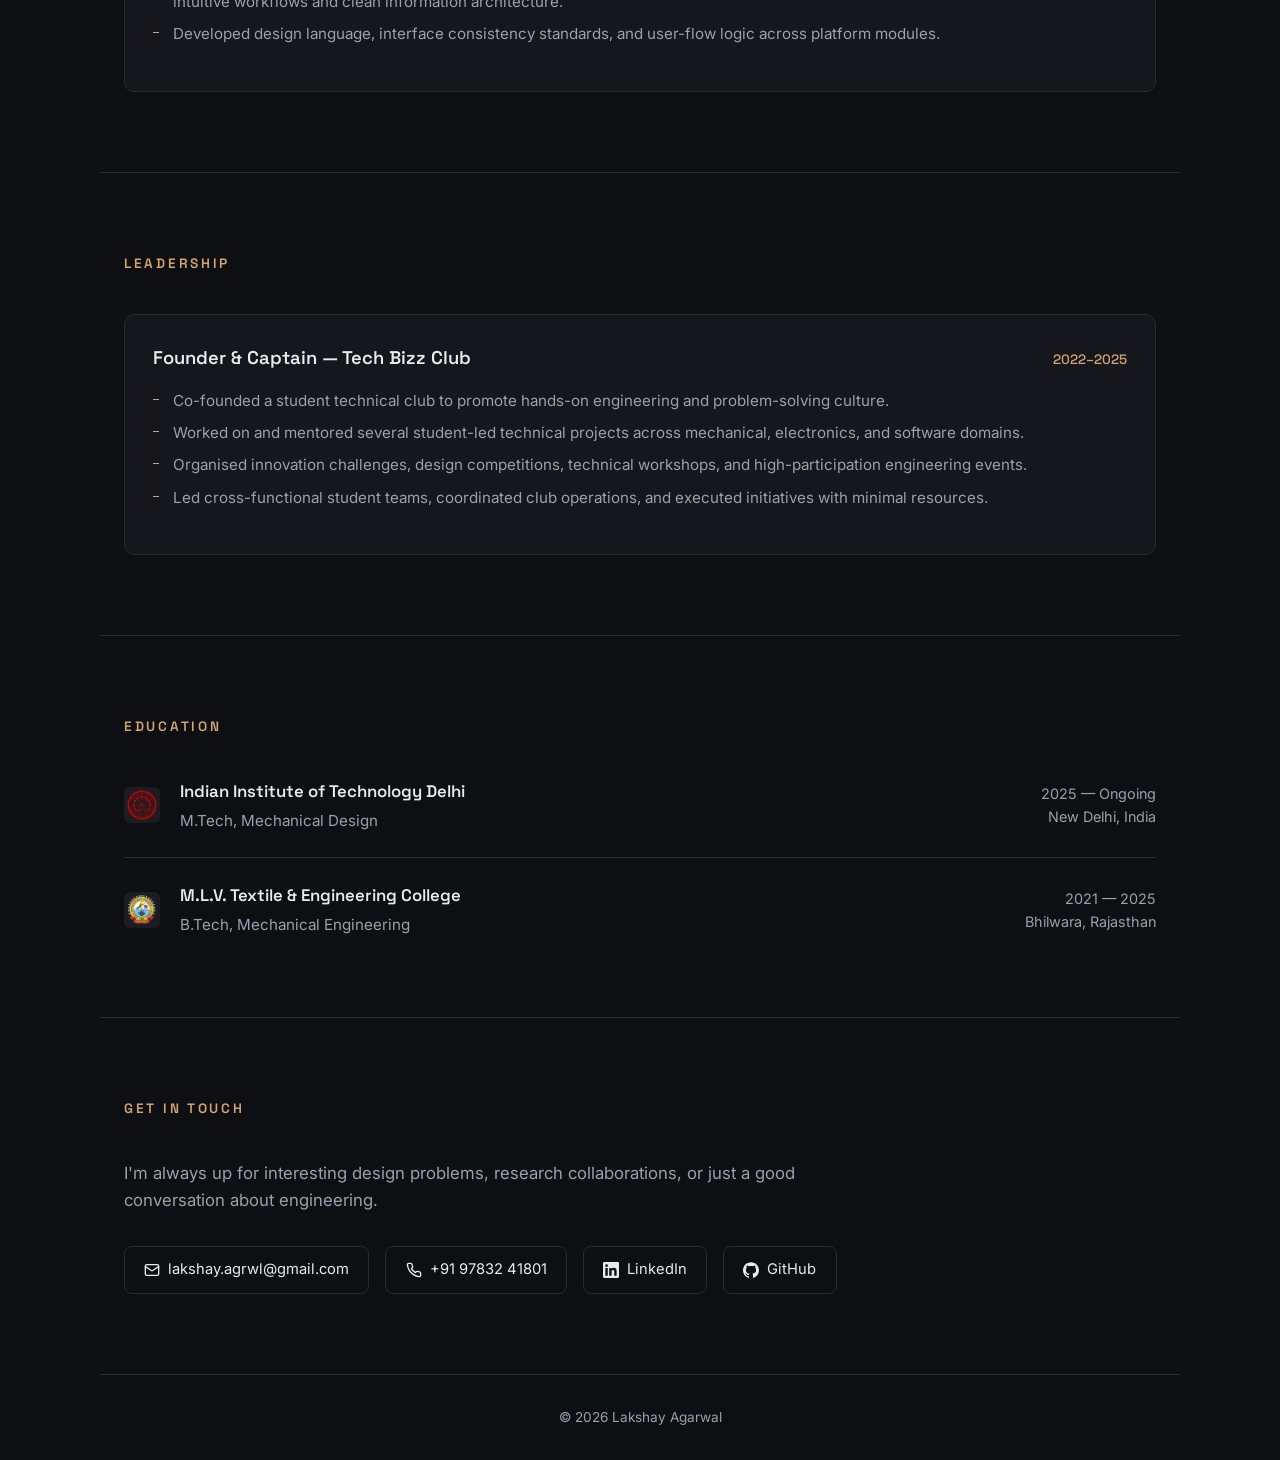
==== commit dfc32741: "ui updates" ====
--- a/index.html
+++ b/index.html
@@ -189,6 +189,7 @@
       <h2>Education</h2>
       <div class="edu">
         <div class="edu-row">
+          <img src="assets/iitd-logo.png" alt="IIT Delhi logo" class="edu-logo" />
           <div>
             <h3>Indian Institute of Technology Delhi</h3>
             <p>M.Tech, Mechanical Design</p>
@@ -199,6 +200,7 @@
           </div>
         </div>
         <div class="edu-row">
+          <img src="assets/mlvtec-logo.png" alt="MLVTEC logo" class="edu-logo" />
           <div>
             <h3>M.L.V. Textile &amp; Engineering College</h3>
             <p>B.Tech, Mechanical Engineering</p>
@@ -219,10 +221,22 @@
         or just a good conversation about engineering.
       </p>
       <div class="contact-links">
-        <a href="mailto:lakshay.agrwl@gmail.com">lakshay.agrwl@gmail.com</a>
-        <a href="tel:+919783241801">+91 97832 41801</a>
-        <a href="https://linkedin.com/in/lakshayagarwal490" target="_blank" rel="noopener">LinkedIn</a>
-        <a href="https://github.com/LakshayAga" target="_blank" rel="noopener">GitHub</a>
+        <a href="mailto:lakshay.agrwl@gmail.com">
+          <svg width="16" height="16" viewBox="0 0 24 24" fill="none" stroke="currentColor" stroke-width="2" stroke-linecap="round" stroke-linejoin="round"><rect x="2" y="4" width="20" height="16" rx="2"/><path d="m22 7-8.97 5.7a1.94 1.94 0 0 1-2.06 0L2 7"/></svg>
+          lakshay.agrwl@gmail.com
+        </a>
+        <a href="tel:+919783241801">
+          <svg width="16" height="16" viewBox="0 0 24 24" fill="none" stroke="currentColor" stroke-width="2" stroke-linecap="round" stroke-linejoin="round"><path d="M22 16.92v3a2 2 0 0 1-2.18 2 19.79 19.79 0 0 1-8.63-3.07 19.5 19.5 0 0 1-6-6 19.79 19.79 0 0 1-3.07-8.67A2 2 0 0 1 4.11 2h3a2 2 0 0 1 2 1.72 12.84 12.84 0 0 0 .7 2.81 2 2 0 0 1-.45 2.11L8.09 9.91a16 16 0 0 0 6 6l1.27-1.27a2 2 0 0 1 2.11-.45 12.84 12.84 0 0 0 2.81.7A2 2 0 0 1 22 16.92z"/></svg>
+          +91 97832 41801
+        </a>
+        <a href="https://linkedin.com/in/lakshayagarwal490" target="_blank" rel="noopener">
+          <svg width="16" height="16" viewBox="0 0 24 24" fill="currentColor"><path d="M20.447 20.452h-3.554v-5.569c0-1.328-.027-3.037-1.852-3.037-1.853 0-2.136 1.445-2.136 2.939v5.667H9.351V9h3.414v1.561h.046c.477-.9 1.637-1.85 3.37-1.85 3.601 0 4.267 2.37 4.267 5.455v6.286zM5.337 7.433a2.062 2.062 0 0 1-2.063-2.065 2.064 2.064 0 1 1 2.063 2.065zm1.782 13.019H3.555V9h3.564v11.452zM22.225 0H1.771C.792 0 0 .774 0 1.729v20.542C0 23.227.792 24 1.771 24h20.451C23.2 24 24 23.227 24 22.271V1.729C24 .774 23.2 0 22.222 0h.003z"/></svg>
+          LinkedIn
+        </a>
+        <a href="https://github.com/LakshayAga" target="_blank" rel="noopener">
+          <svg width="16" height="16" viewBox="0 0 24 24" fill="currentColor"><path d="M12 .297c-6.63 0-12 5.373-12 12 0 5.303 3.438 9.8 8.205 11.385.6.113.82-.258.82-.577 0-.285-.01-1.04-.015-2.04-3.338.724-4.042-1.61-4.042-1.61C4.422 18.07 3.633 17.7 3.633 17.7c-1.087-.744.084-.729.084-.729 1.205.084 1.838 1.236 1.838 1.236 1.07 1.835 2.809 1.305 3.495.998.108-.776.417-1.305.76-1.605-2.665-.3-5.466-1.332-5.466-5.93 0-1.31.465-2.38 1.235-3.22-.135-.303-.54-1.523.105-3.176 0 0 1.005-.322 3.3 1.23.96-.267 1.98-.399 3-.405 1.02.006 2.04.138 3 .405 2.28-1.552 3.285-1.23 3.285-1.23.645 1.653.24 2.873.12 3.176.765.84 1.23 1.91 1.23 3.22 0 4.61-2.805 5.625-5.475 5.92.42.36.81 1.096.81 2.22 0 1.606-.015 2.896-.015 3.286 0 .315.21.69.825.57C20.565 22.092 24 17.592 24 12.297c0-6.627-5.373-12-12-12"/></svg>
+          GitHub
+        </a>
       </div>
     </section>
   </main>
--- a/styles.css
+++ b/styles.css
@@ -249,13 +249,23 @@
 .edu { display: flex; flex-direction: column; gap: 1.5rem; }
 .edu-row {
   display: flex;
-  justify-content: space-between;
-  gap: 1.5rem;
+  align-items: center;
+  gap: 1.25rem;
   padding-bottom: 1.5rem;
   border-bottom: 1px solid var(--border);
   flex-wrap: wrap;
 }
 .edu-row:last-child { border-bottom: none; padding-bottom: 0; }
+.edu-logo {
+  width: 36px;
+  height: 36px;
+  object-fit: contain;
+  border-radius: 6px;
+  background: rgba(255, 255, 255, 0.06);
+  padding: 3px;
+  flex-shrink: 0;
+}
+.edu-row > div:not(.meta) { flex: 1; }
 .edu-row h3 {
   font-family: 'Space Grotesk', sans-serif;
   font-size: 1.05rem;
@@ -269,6 +279,7 @@
   text-align: right;
   font-size: 0.9rem;
   color: var(--muted);
+  margin-left: auto;
 }
 
 /* CONTACT */
@@ -279,6 +290,9 @@
   margin-top: 2rem;
 }
 .contact-links a {
+  display: inline-flex;
+  align-items: center;
+  gap: 0.5rem;
   padding: 0.7rem 1.2rem;
   border: 1px solid var(--border);
   border-radius: 8px;
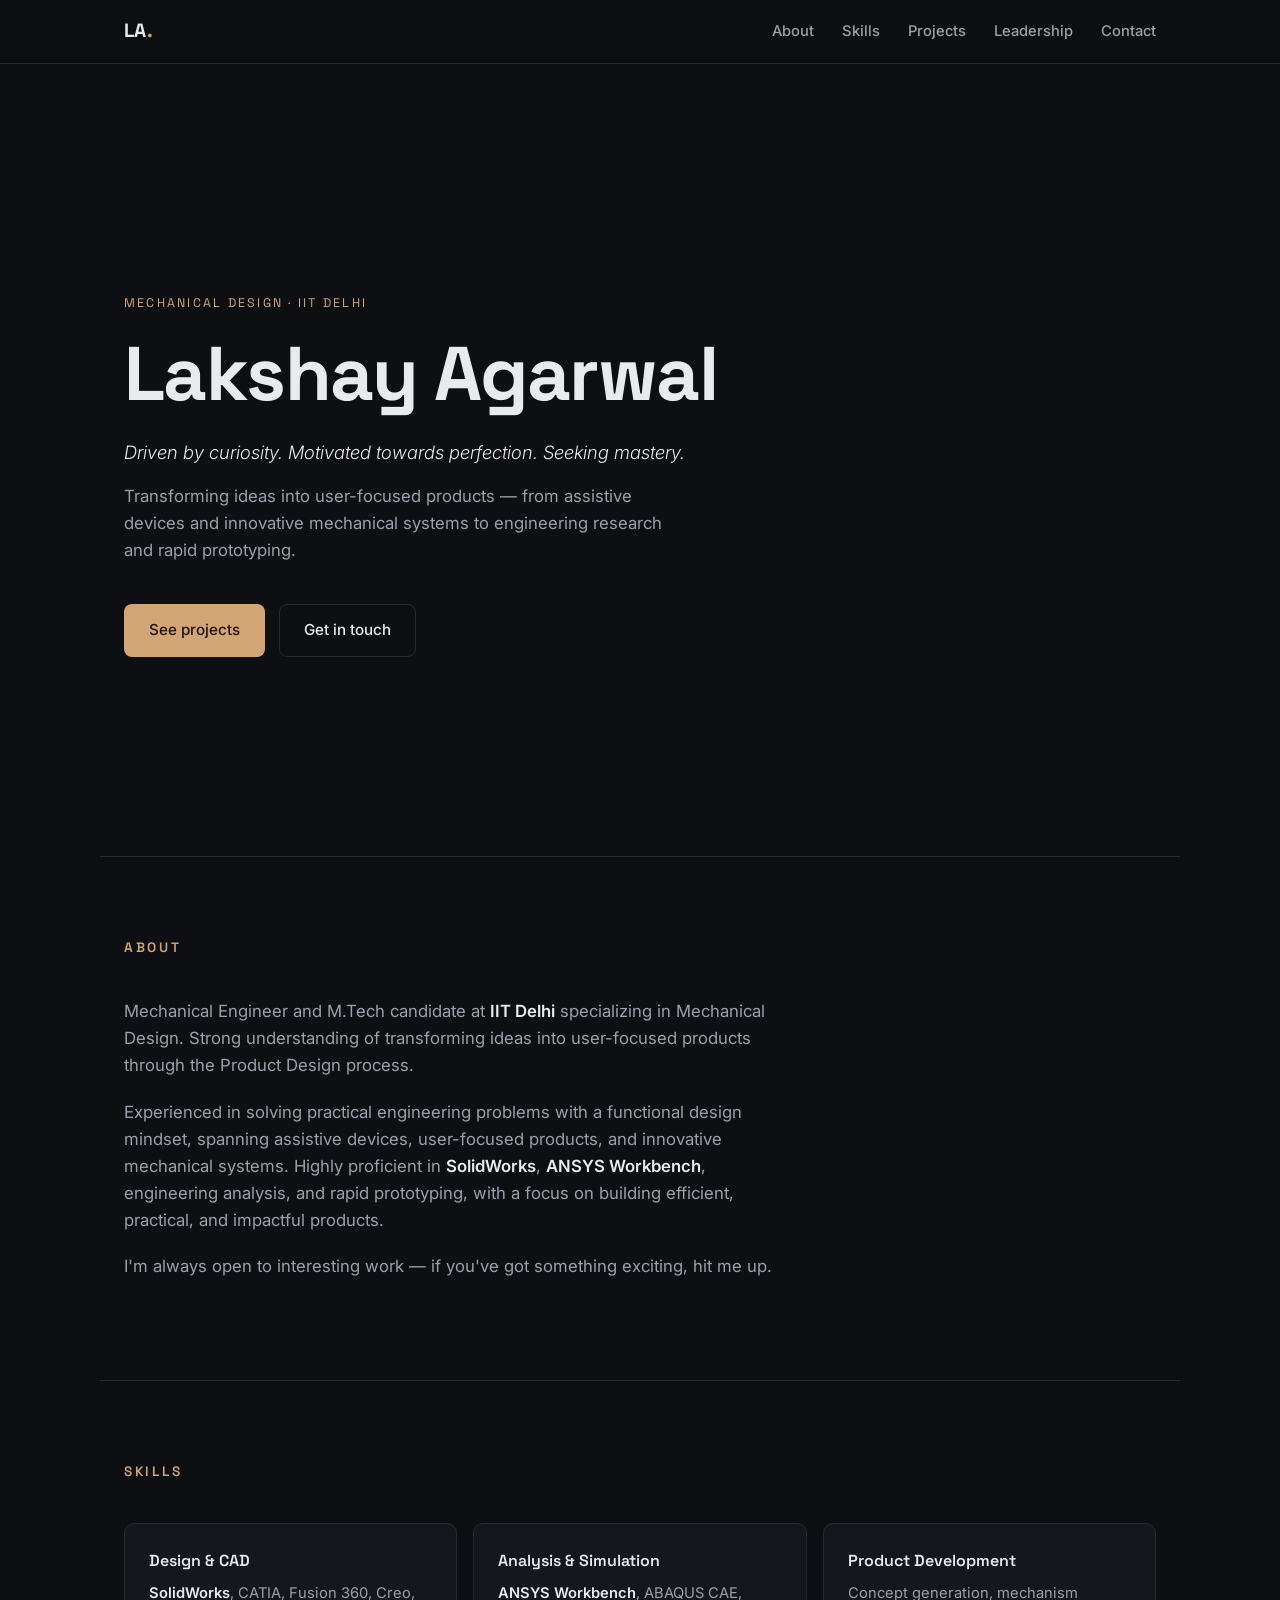
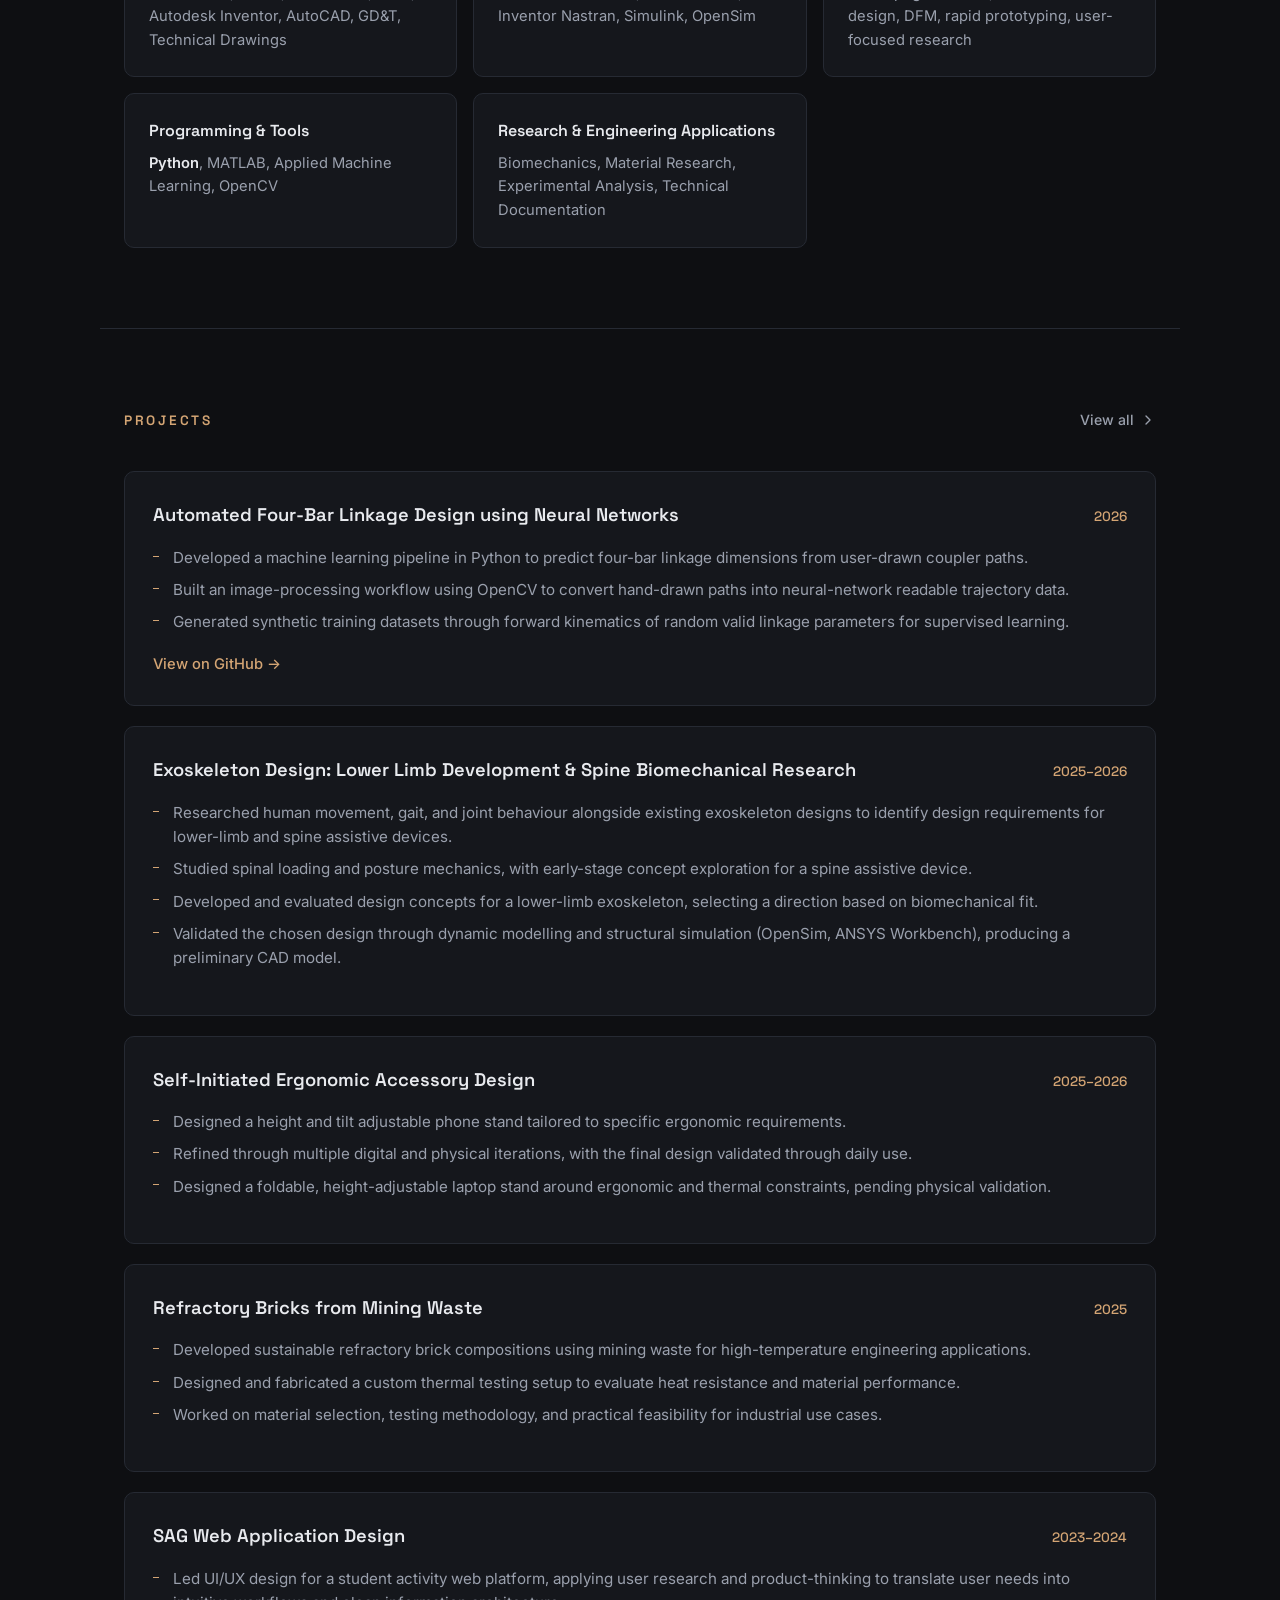
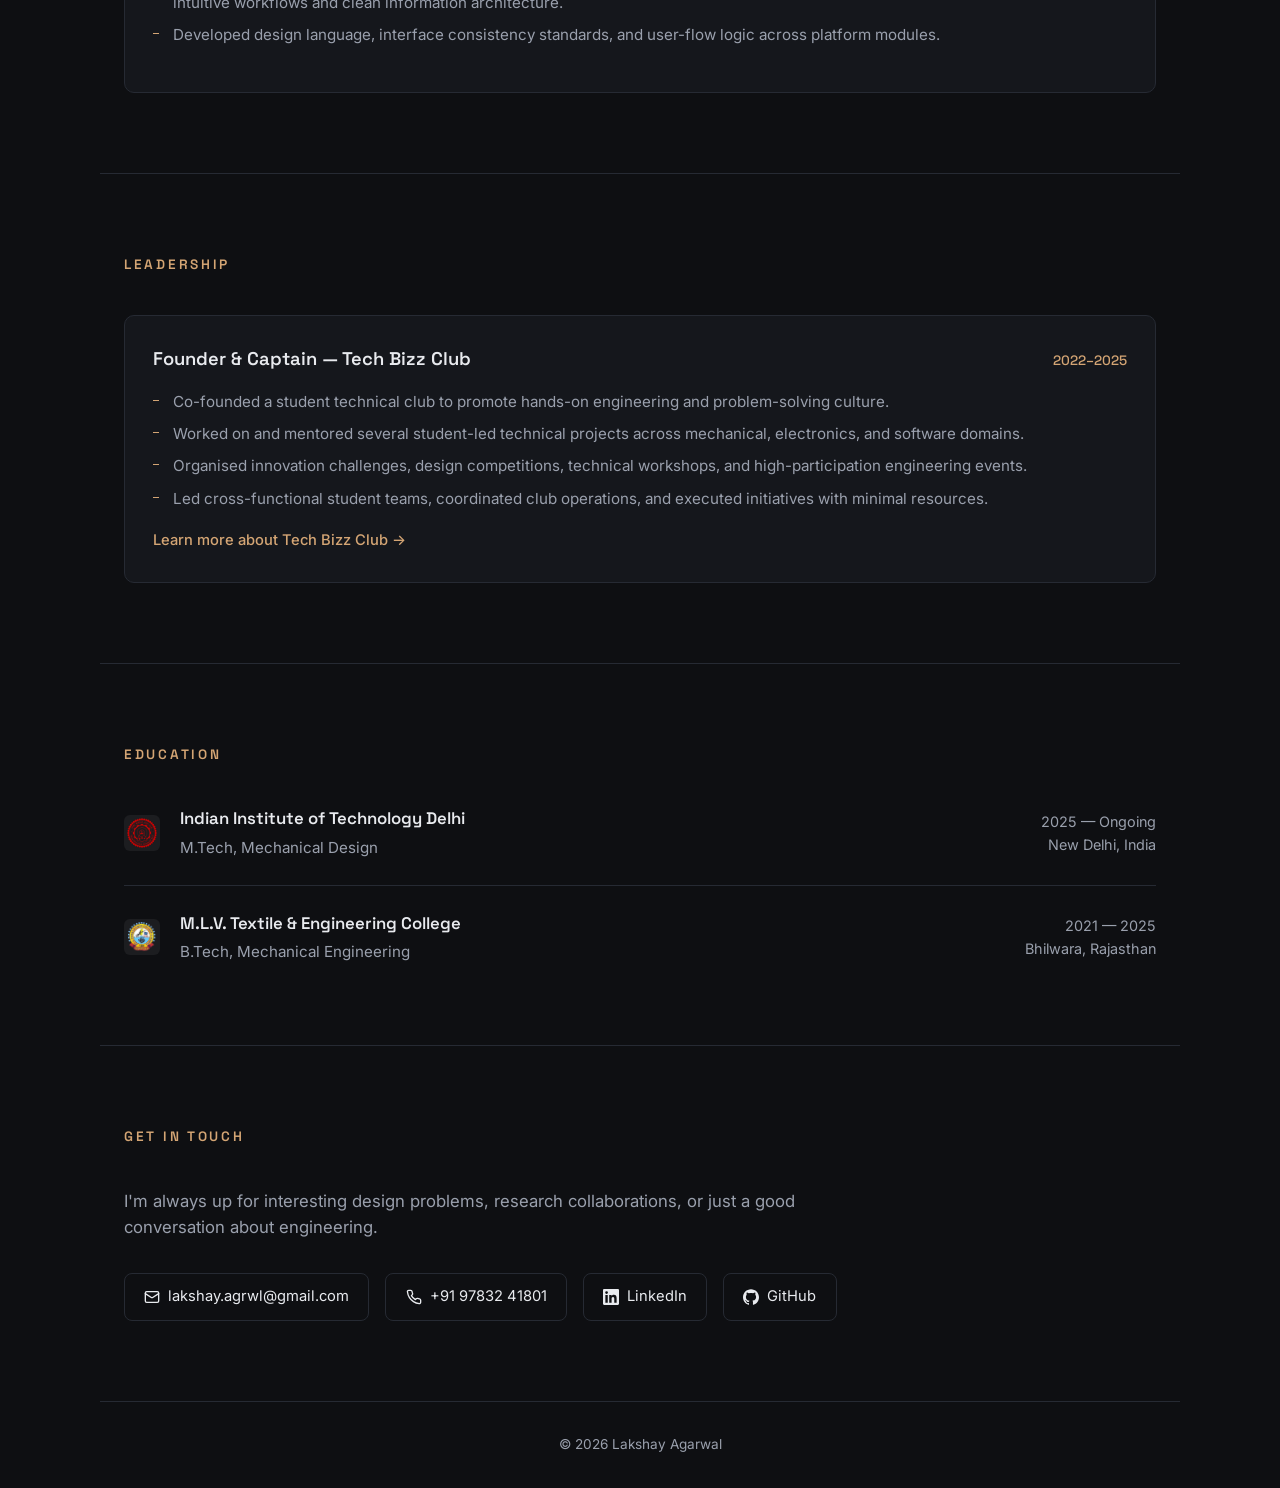
==== commit 01af3f41: "added projects page" ====
--- a/index.html
+++ b/index.html
@@ -8,6 +8,7 @@
   <link rel="preconnect" href="https://fonts.googleapis.com" />
   <link rel="preconnect" href="https://fonts.gstatic.com" crossorigin />
   <link href="https://fonts.googleapis.com/css2?family=Inter:wght@300;400;500;600;700&family=Space+Grotesk:wght@500;600;700&display=swap" rel="stylesheet" />
+  <link rel="icon" href="assets/favicon.svg" type="image/svg+xml" />
   <link rel="stylesheet" href="styles.css" />
 </head>
 <body>
@@ -100,7 +101,13 @@
 
     <!-- PROJECTS -->
     <section id="projects" class="section">
-      <h2>Projects</h2>
+      <div class="section-header">
+        <h2>Projects</h2>
+        <a href="projects.html" class="view-all">
+          View all
+          <svg width="16" height="16" viewBox="0 0 24 24" fill="none" stroke="currentColor" stroke-width="2" stroke-linecap="round" stroke-linejoin="round"><path d="m9 18 6-6-6-6"/></svg>
+        </a>
+      </div>
       <div class="projects">
 
         <article class="project">
@@ -181,6 +188,7 @@
           <li>Organised innovation challenges, design competitions, technical workshops, and high-participation engineering events.</li>
           <li>Led cross-functional student teams, coordinated club operations, and executed initiatives with minimal resources.</li>
         </ul>
+        <a class="link" href="project.html?id=tech-bizz-club">Learn more about Tech Bizz Club →</a>
       </article>
     </section>
 
--- a/styles.css
+++ b/styles.css
@@ -321,4 +321,220 @@
   .nav nav { gap: 1rem; }
   .nav nav a { font-size: 0.85rem; }
   .edu-row .meta { text-align: left; }
-}
+  .project-card { min-width: 280px; }
+  .pg-hero { padding: 5rem 1.5rem 2rem; }
+  .pg-hero h1 { font-size: 2rem; }
+  .section-header { flex-wrap: wrap; }
+}
+
+/* NAV ACTIVE */
+.nav-active { color: var(--text) !important; }
+
+/* SECTION HEADER (inline heading + action) */
+.section-header {
+  display: flex;
+  align-items: baseline;
+  justify-content: space-between;
+  gap: 1rem;
+  margin-bottom: 2.5rem;
+}
+.section-header h2 {
+  margin-bottom: 0;
+}
+
+/* VIEW ALL LINK */
+.view-all {
+  display: inline-flex;
+  align-items: center;
+  gap: 0.4rem;
+  font-size: 0.88rem;
+  font-weight: 500;
+  color: var(--muted);
+  transition: all 0.25s;
+  white-space: nowrap;
+}
+.view-all:hover {
+  color: var(--accent);
+}
+.view-all svg { transition: transform 0.25s; }
+.view-all:hover svg { transform: translateX(3px); }
+
+/* ===========================
+   PROJECTS PAGE
+   =========================== */
+
+/* PAGE HERO */
+.pg-hero {
+  max-width: var(--max);
+  margin: 0 auto;
+  padding: 6rem 1.5rem 3rem;
+}
+.pg-hero h1 {
+  font-family: 'Space Grotesk', sans-serif;
+  font-size: clamp(2rem, 5vw, 3.25rem);
+  font-weight: 700;
+  letter-spacing: -0.02em;
+  margin-bottom: 0.75rem;
+}
+.pg-hero p {
+  color: var(--muted);
+  font-size: 1.05rem;
+  max-width: 540px;
+}
+
+/* CATEGORY SECTIONS */
+.category-section {
+  max-width: var(--max);
+  margin: 0 auto;
+  padding: 2.5rem 1.5rem 3.5rem;
+  border-top: 1px solid var(--border);
+}
+.category-header {
+  display: flex;
+  align-items: baseline;
+  gap: 1rem;
+  margin-bottom: 1.75rem;
+}
+.category-heading {
+  font-family: 'Space Grotesk', sans-serif;
+  font-size: 1.2rem;
+  font-weight: 600;
+  color: var(--text);
+}
+.category-count {
+  font-size: 0.82rem;
+  color: var(--muted);
+  font-weight: 400;
+}
+
+/* CARD SCROLL ROW */
+.card-scroll {
+  display: flex;
+  gap: 1.25rem;
+  overflow-x: auto;
+  scroll-snap-type: x mandatory;
+  -webkit-overflow-scrolling: touch;
+  padding: 0.5rem 0;
+}
+.card-scroll::-webkit-scrollbar { height: 4px; }
+.card-scroll::-webkit-scrollbar-track { background: transparent; }
+.card-scroll::-webkit-scrollbar-thumb {
+  background: var(--border);
+  border-radius: 4px;
+}
+.card-scroll::-webkit-scrollbar-thumb:hover { background: var(--muted); }
+
+/* PROJECT CARD — centered text, no image */
+.project-card {
+  position: relative;
+  flex: 0 0 auto;
+  width: 420px;
+  min-height: 300px;
+  background: var(--bg-soft);
+  border: 1px solid var(--border);
+  border-radius: 12px;
+  padding: 3.5rem 2.5rem 3.5rem;
+  display: flex;
+  flex-direction: column;
+  align-items: center;
+  justify-content: center;
+  text-align: center;
+  scroll-snap-align: start;
+  transition: border-color 0.25s, transform 0.25s, box-shadow 0.25s;
+  text-decoration: none;
+  color: inherit;
+}
+.project-card:hover {
+  border-color: var(--accent);
+  transform: translateY(-4px);
+  box-shadow: 0 12px 32px rgba(0, 0, 0, 0.3);
+}
+
+/* Card content */
+.card-title {
+  font-family: 'Space Grotesk', sans-serif;
+  font-size: 1.3rem;
+  font-weight: 600;
+  line-height: 1.3;
+  margin-bottom: 0.65rem;
+  color: var(--text);
+}
+.card-summary {
+  font-size: 0.88rem;
+  color: var(--muted);
+  line-height: 1.55;
+  max-width: 300px;
+}
+
+/* STATUS PILLS — bottom-right, outlined, rectangular */
+.pill {
+  position: absolute;
+  bottom: 0.85rem;
+  right: 0.85rem;
+  display: inline-block;
+  padding: 0.22rem 0.6rem;
+  border-radius: 6px;
+  font-size: 0.68rem;
+  font-weight: 600;
+  text-transform: uppercase;
+  letter-spacing: 0.06em;
+  white-space: nowrap;
+  background: var(--bg-soft);
+}
+.pill--complete {
+  color: #4ade80;
+  border: 1px solid #4ade80;
+}
+.pill--progress {
+  color: #fbbf24;
+  border: 1px solid #fbbf24;
+}
+.pill--design {
+  color: #9382ff;
+  border: 1px solid #9382ff;
+}
+
+/* ===========================
+   PROJECT DETAIL PAGE
+   =========================== */
+
+.project-detail-hero {
+  max-width: var(--max);
+  margin: 0 auto;
+  padding: 3rem 1.5rem 6rem;
+  min-height: 60vh;
+  display: flex;
+  flex-direction: column;
+}
+.back-link {
+  display: inline-flex;
+  align-items: center;
+  gap: 0.35rem;
+  font-size: 0.9rem;
+  color: var(--muted);
+  margin-bottom: 3rem;
+  transition: color 0.2s;
+}
+.back-link:hover { color: var(--accent); }
+
+.coming-soon {
+  flex: 1;
+  display: flex;
+  flex-direction: column;
+  align-items: center;
+  justify-content: center;
+  text-align: center;
+}
+.coming-soon h1 {
+  font-family: 'Space Grotesk', sans-serif;
+  font-size: clamp(1.5rem, 4vw, 2.5rem);
+  font-weight: 700;
+  margin-bottom: 1rem;
+}
+.coming-soon p {
+  color: var(--muted);
+  font-size: 1.05rem;
+  max-width: 500px;
+  margin-bottom: 2rem;
+}
+
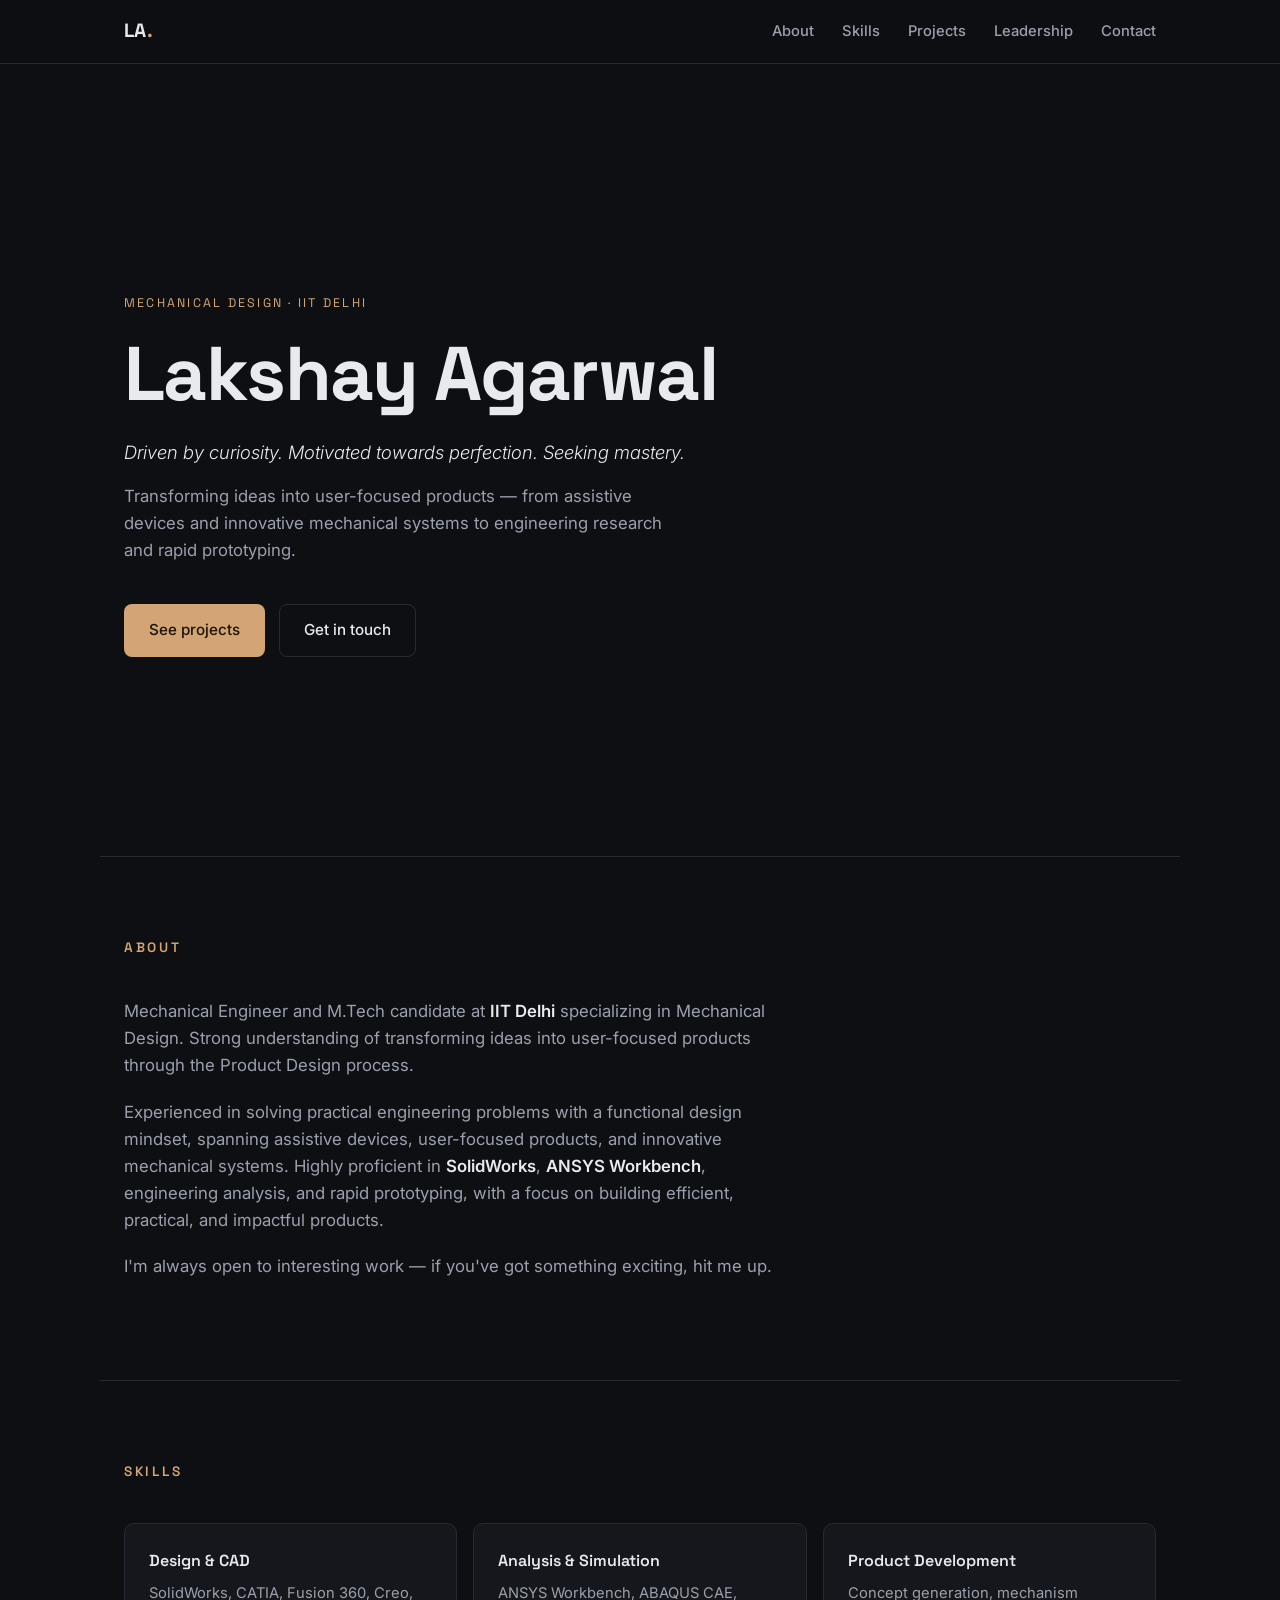
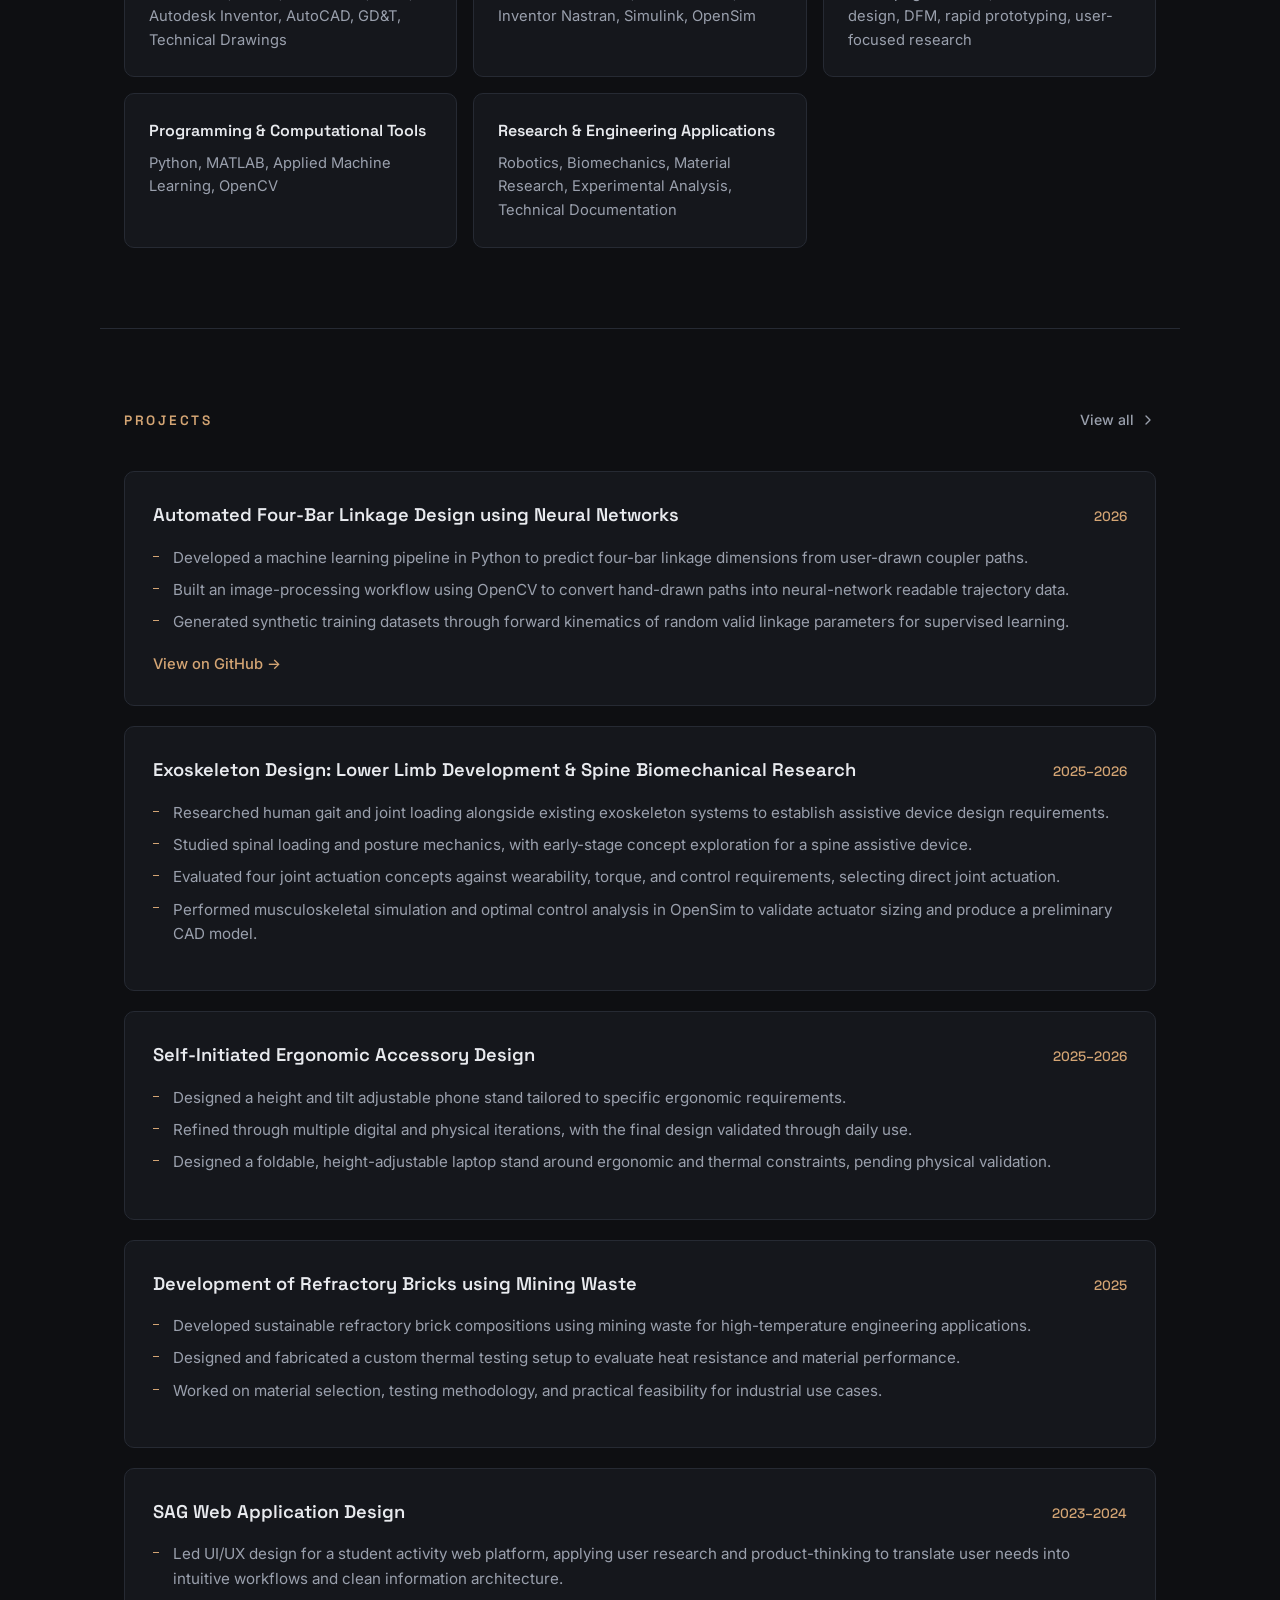
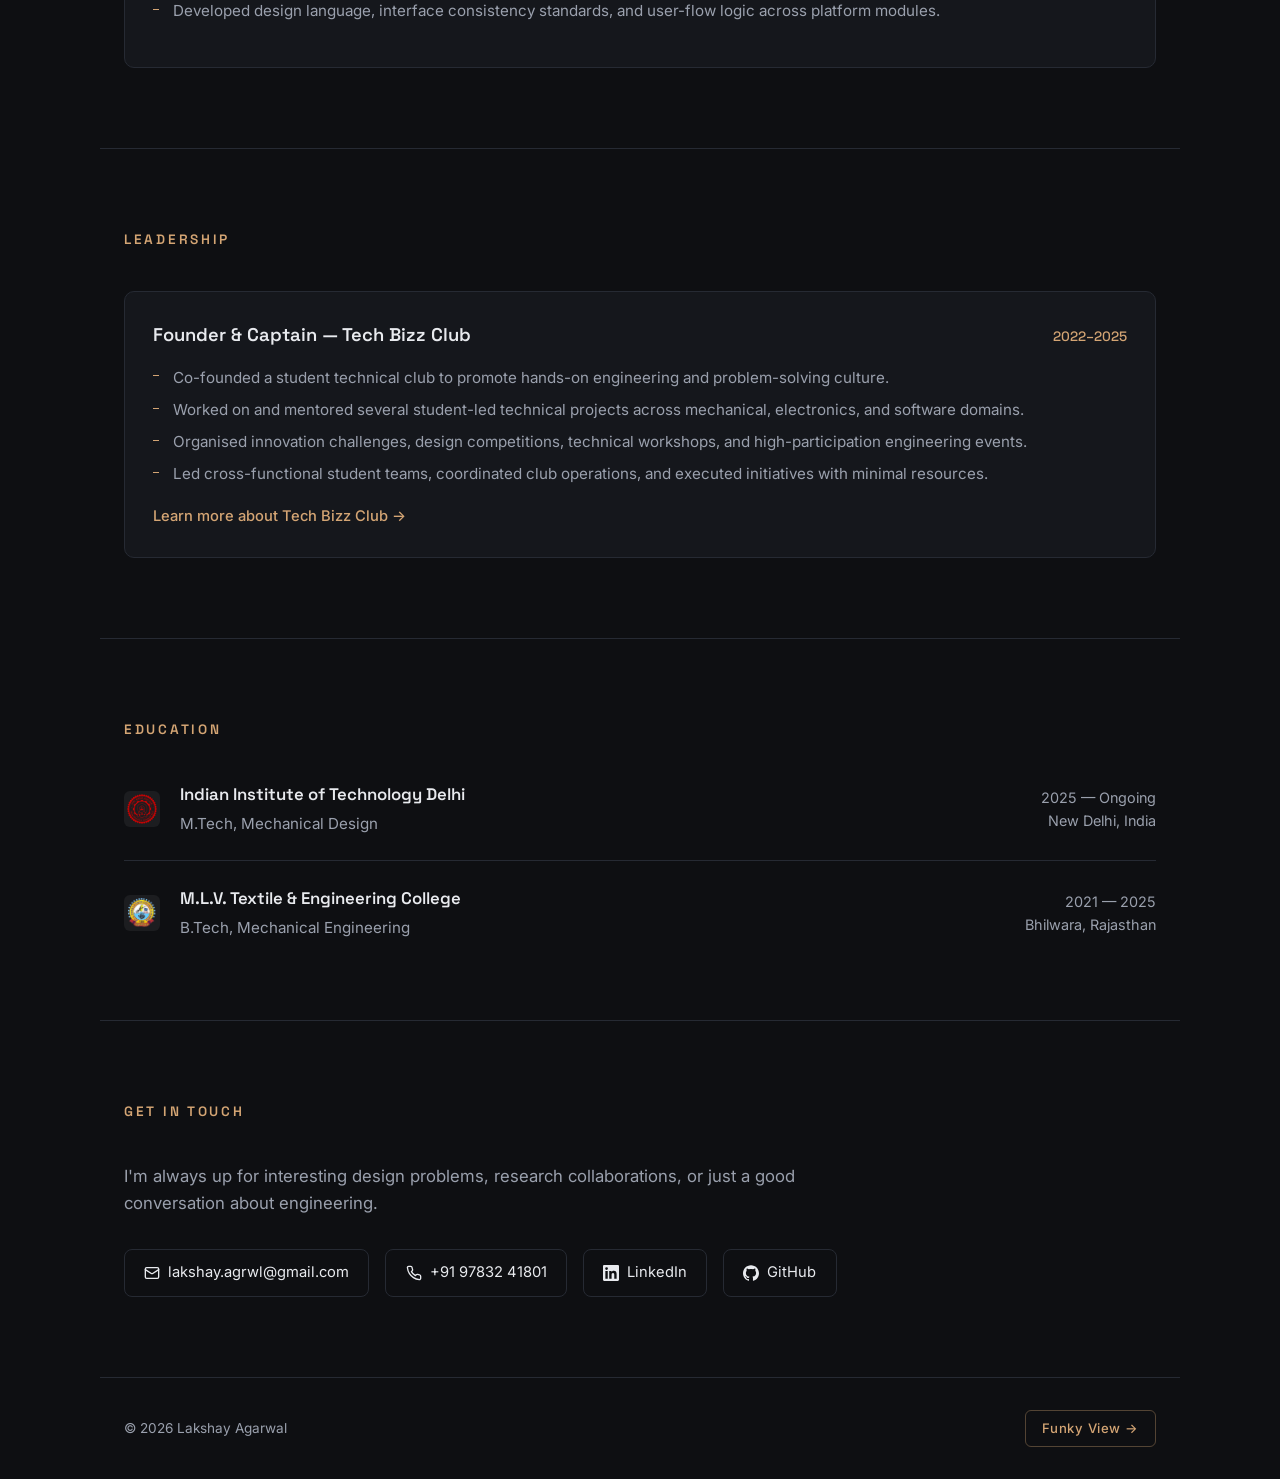
==== commit cd388b46: "Implemented funky page" ====
--- a/index.html
+++ b/index.html
@@ -1,16 +1,21 @@
 <!DOCTYPE html>
 <html lang="en">
+
 <head>
   <meta charset="UTF-8" />
   <meta name="viewport" content="width=device-width, initial-scale=1.0" />
-  <meta name="description" content="Lakshay Agarwal — Mechanical Engineer and M.Tech candidate at IIT Delhi specializing in Mechanical Design. Portfolio of product design, CAD, FEA, and research projects." />
+  <meta name="description"
+    content="Lakshay Agarwal — Mechanical Engineer and M.Tech candidate at IIT Delhi specializing in Mechanical Design. Portfolio of product design, CAD, FEA, and research projects." />
   <title>Lakshay Agarwal — Mechanical Design Engineer</title>
   <link rel="preconnect" href="https://fonts.googleapis.com" />
   <link rel="preconnect" href="https://fonts.gstatic.com" crossorigin />
-  <link href="https://fonts.googleapis.com/css2?family=Inter:wght@300;400;500;600;700&family=Space+Grotesk:wght@500;600;700&display=swap" rel="stylesheet" />
+  <link
+    href="https://fonts.googleapis.com/css2?family=Inter:wght@300;400;500;600;700&family=Space+Grotesk:wght@500;600;700&display=swap"
+    rel="stylesheet" />
   <link rel="icon" href="assets/favicon.svg" type="image/svg+xml" />
   <link rel="stylesheet" href="styles.css" />
 </head>
+
 <body>
   <header class="nav">
     <div class="nav-inner">
@@ -32,18 +37,13 @@
       <div id="hero-canvas" aria-hidden="true"></div>
 
       <div class="hero-content">
-        <p class="eyebrow">Mechanical Design · IIT Delhi</p>
-        <h1>Lakshay Agarwal</h1>
-        <p class="tagline">
-          Driven by curiosity. Motivated towards perfection. Seeking mastery.
-        </p>
-        <p class="lede">
-          Transforming ideas into user-focused products — from assistive devices
-          and innovative mechanical systems to engineering research and rapid prototyping.
-        </p>
+        <p class="eyebrow" id="hero-eyebrow"></p>
+        <h1 id="hero-name"></h1>
+        <p class="tagline" id="hero-tagline"></p>
+        <p class="lede" id="hero-lede"></p>
         <div class="cta">
-          <a class="btn primary" href="#projects">See projects</a>
-          <a class="btn ghost" href="mailto:lakshay.agrwl@gmail.com">Get in touch</a>
+          <a class="btn primary" id="hero-cta-primary" href="#projects"></a>
+          <a class="btn ghost" id="hero-cta-secondary" href="#"></a>
         </div>
       </div>
     </section>
@@ -51,52 +51,13 @@
     <!-- ABOUT -->
     <section id="about" class="section">
       <h2>About</h2>
-      <div class="prose">
-        <p>
-          Mechanical Engineer and M.Tech candidate at <strong>IIT Delhi</strong>
-          specializing in Mechanical Design. Strong understanding of transforming
-          ideas into user-focused products through the Product Design process.
-        </p>
-        <p>
-          Experienced in solving practical engineering problems with a functional
-          design mindset, spanning assistive devices, user-focused products, and
-          innovative mechanical systems. Highly proficient in
-          <strong>SolidWorks</strong>, <strong>ANSYS Workbench</strong>,
-          engineering analysis, and rapid prototyping, with a focus on building
-          efficient, practical, and impactful products.
-        </p>
-        <p>
-          I'm always open to interesting work — if you've got something
-          exciting, hit me up.
-        </p>
-      </div>
+      <div class="prose" id="about-prose"></div>
     </section>
 
     <!-- SKILLS -->
     <section id="skills" class="section">
       <h2>Skills</h2>
-      <div class="skills-grid">
-        <div class="skill-card">
-          <h3>Design &amp; CAD</h3>
-          <p><strong>SolidWorks</strong>, CATIA, Fusion 360, Creo, Autodesk Inventor, AutoCAD, GD&amp;T, Technical Drawings</p>
-        </div>
-        <div class="skill-card">
-          <h3>Analysis &amp; Simulation</h3>
-          <p><strong>ANSYS Workbench</strong>, ABAQUS CAE, Inventor Nastran, Simulink, OpenSim</p>
-        </div>
-        <div class="skill-card">
-          <h3>Product Development</h3>
-          <p>Concept generation, mechanism design, DFM, rapid prototyping, user-focused research</p>
-        </div>
-        <div class="skill-card">
-          <h3>Programming &amp; Tools</h3>
-          <p><strong>Python</strong>, MATLAB, Applied Machine Learning, OpenCV</p>
-        </div>
-        <div class="skill-card">
-          <h3>Research &amp; Engineering Applications</h3>
-          <p>Biomechanics, Material Research, Experimental Analysis, Technical Documentation</p>
-        </div>
-      </div>
+      <div class="skills-grid" id="skills-grid"></div>
     </section>
 
     <!-- PROJECTS -->
@@ -105,154 +66,41 @@
         <h2>Projects</h2>
         <a href="projects.html" class="view-all">
           View all
-          <svg width="16" height="16" viewBox="0 0 24 24" fill="none" stroke="currentColor" stroke-width="2" stroke-linecap="round" stroke-linejoin="round"><path d="m9 18 6-6-6-6"/></svg>
+          <svg width="16" height="16" viewBox="0 0 24 24" fill="none" stroke="currentColor" stroke-width="2"
+            stroke-linecap="round" stroke-linejoin="round">
+            <path d="m9 18 6-6-6-6" />
+          </svg>
         </a>
       </div>
-      <div class="projects">
-
-        <article class="project">
-          <header>
-            <h3>Automated Four-Bar Linkage Design using Neural Networks</h3>
-            <span class="year">2026</span>
-          </header>
-          <ul>
-            <li>Developed a machine learning pipeline in Python to predict four-bar linkage dimensions from user-drawn coupler paths.</li>
-            <li>Built an image-processing workflow using OpenCV to convert hand-drawn paths into neural-network readable trajectory data.</li>
-            <li>Generated synthetic training datasets through forward kinematics of random valid linkage parameters for supervised learning.</li>
-          </ul>
-          <a class="link" href="https://github.com/LakshayAga/Automated-design-of-four-bar-linkage" target="_blank" rel="noopener">View on GitHub →</a>
-        </article>
-
-        <article class="project">
-          <header>
-            <h3>Exoskeleton Design: Lower Limb Development &amp; Spine Biomechanical Research</h3>
-            <span class="year">2025–2026</span>
-          </header>
-          <ul>
-            <li>Researched human movement, gait, and joint behaviour alongside existing exoskeleton designs to identify design requirements for lower-limb and spine assistive devices.</li>
-            <li>Studied spinal loading and posture mechanics, with early-stage concept exploration for a spine assistive device.</li>
-            <li>Developed and evaluated design concepts for a lower-limb exoskeleton, selecting a direction based on biomechanical fit.</li>
-            <li>Validated the chosen design through dynamic modelling and structural simulation (OpenSim, ANSYS Workbench), producing a preliminary CAD model.</li>
-          </ul>
-        </article>
-
-        <article class="project">
-          <header>
-            <h3>Self-Initiated Ergonomic Accessory Design</h3>
-            <span class="year">2025–2026</span>
-          </header>
-          <ul>
-            <li>Designed a height and tilt adjustable phone stand tailored to specific ergonomic requirements.</li>
-            <li>Refined through multiple digital and physical iterations, with the final design validated through daily use.</li>
-            <li>Designed a foldable, height-adjustable laptop stand around ergonomic and thermal constraints, pending physical validation.</li>
-          </ul>
-        </article>
-
-        <article class="project">
-          <header>
-            <h3>Refractory Bricks from Mining Waste</h3>
-            <span class="year">2025</span>
-          </header>
-          <ul>
-            <li>Developed sustainable refractory brick compositions using mining waste for high-temperature engineering applications.</li>
-            <li>Designed and fabricated a custom thermal testing setup to evaluate heat resistance and material performance.</li>
-            <li>Worked on material selection, testing methodology, and practical feasibility for industrial use cases.</li>
-          </ul>
-        </article>
-
-        <article class="project">
-          <header>
-            <h3>SAG Web Application Design</h3>
-            <span class="year">2023–2024</span>
-          </header>
-          <ul>
-            <li>Led UI/UX design for a student activity web platform, applying user research and product-thinking to translate user needs into intuitive workflows and clean information architecture.</li>
-            <li>Developed design language, interface consistency standards, and user-flow logic across platform modules.</li>
-          </ul>
-        </article>
-
-      </div>
+      <div class="projects" id="projects-list"></div>
     </section>
 
     <!-- LEADERSHIP -->
     <section id="leadership" class="section">
       <h2>Leadership</h2>
-      <article class="project">
-        <header>
-          <h3>Founder &amp; Captain — Tech Bizz Club</h3>
-          <span class="year">2022–2025</span>
-        </header>
-        <ul>
-          <li>Co-founded a student technical club to promote hands-on engineering and problem-solving culture.</li>
-          <li>Worked on and mentored several student-led technical projects across mechanical, electronics, and software domains.</li>
-          <li>Organised innovation challenges, design competitions, technical workshops, and high-participation engineering events.</li>
-          <li>Led cross-functional student teams, coordinated club operations, and executed initiatives with minimal resources.</li>
-        </ul>
-        <a class="link" href="project.html?id=tech-bizz-club">Learn more about Tech Bizz Club →</a>
-      </article>
+      <div id="leadership-list"></div>
     </section>
 
     <!-- EDUCATION -->
     <section id="education" class="section">
       <h2>Education</h2>
-      <div class="edu">
-        <div class="edu-row">
-          <img src="assets/iitd-logo.png" alt="IIT Delhi logo" class="edu-logo" />
-          <div>
-            <h3>Indian Institute of Technology Delhi</h3>
-            <p>M.Tech, Mechanical Design</p>
-          </div>
-          <div class="meta">
-            <span>2025 — Ongoing</span>
-            <span>New Delhi, India</span>
-          </div>
-        </div>
-        <div class="edu-row">
-          <img src="assets/mlvtec-logo.png" alt="MLVTEC logo" class="edu-logo" />
-          <div>
-            <h3>M.L.V. Textile &amp; Engineering College</h3>
-            <p>B.Tech, Mechanical Engineering</p>
-          </div>
-          <div class="meta">
-            <span>2021 — 2025</span>
-            <span>Bhilwara, Rajasthan</span>
-          </div>
-        </div>
-      </div>
+      <div class="edu" id="education-list"></div>
     </section>
 
     <!-- CONTACT -->
     <section id="contact" class="section contact">
       <h2>Get in touch</h2>
-      <p class="prose">
-        I'm always up for interesting design problems, research collaborations,
-        or just a good conversation about engineering.
-      </p>
-      <div class="contact-links">
-        <a href="mailto:lakshay.agrwl@gmail.com">
-          <svg width="16" height="16" viewBox="0 0 24 24" fill="none" stroke="currentColor" stroke-width="2" stroke-linecap="round" stroke-linejoin="round"><rect x="2" y="4" width="20" height="16" rx="2"/><path d="m22 7-8.97 5.7a1.94 1.94 0 0 1-2.06 0L2 7"/></svg>
-          lakshay.agrwl@gmail.com
-        </a>
-        <a href="tel:+919783241801">
-          <svg width="16" height="16" viewBox="0 0 24 24" fill="none" stroke="currentColor" stroke-width="2" stroke-linecap="round" stroke-linejoin="round"><path d="M22 16.92v3a2 2 0 0 1-2.18 2 19.79 19.79 0 0 1-8.63-3.07 19.5 19.5 0 0 1-6-6 19.79 19.79 0 0 1-3.07-8.67A2 2 0 0 1 4.11 2h3a2 2 0 0 1 2 1.72 12.84 12.84 0 0 0 .7 2.81 2 2 0 0 1-.45 2.11L8.09 9.91a16 16 0 0 0 6 6l1.27-1.27a2 2 0 0 1 2.11-.45 12.84 12.84 0 0 0 2.81.7A2 2 0 0 1 22 16.92z"/></svg>
-          +91 97832 41801
-        </a>
-        <a href="https://linkedin.com/in/lakshayagarwal490" target="_blank" rel="noopener">
-          <svg width="16" height="16" viewBox="0 0 24 24" fill="currentColor"><path d="M20.447 20.452h-3.554v-5.569c0-1.328-.027-3.037-1.852-3.037-1.853 0-2.136 1.445-2.136 2.939v5.667H9.351V9h3.414v1.561h.046c.477-.9 1.637-1.85 3.37-1.85 3.601 0 4.267 2.37 4.267 5.455v6.286zM5.337 7.433a2.062 2.062 0 0 1-2.063-2.065 2.064 2.064 0 1 1 2.063 2.065zm1.782 13.019H3.555V9h3.564v11.452zM22.225 0H1.771C.792 0 0 .774 0 1.729v20.542C0 23.227.792 24 1.771 24h20.451C23.2 24 24 23.227 24 22.271V1.729C24 .774 23.2 0 22.222 0h.003z"/></svg>
-          LinkedIn
-        </a>
-        <a href="https://github.com/LakshayAga" target="_blank" rel="noopener">
-          <svg width="16" height="16" viewBox="0 0 24 24" fill="currentColor"><path d="M12 .297c-6.63 0-12 5.373-12 12 0 5.303 3.438 9.8 8.205 11.385.6.113.82-.258.82-.577 0-.285-.01-1.04-.015-2.04-3.338.724-4.042-1.61-4.042-1.61C4.422 18.07 3.633 17.7 3.633 17.7c-1.087-.744.084-.729.084-.729 1.205.084 1.838 1.236 1.838 1.236 1.07 1.835 2.809 1.305 3.495.998.108-.776.417-1.305.76-1.605-2.665-.3-5.466-1.332-5.466-5.93 0-1.31.465-2.38 1.235-3.22-.135-.303-.54-1.523.105-3.176 0 0 1.005-.322 3.3 1.23.96-.267 1.98-.399 3-.405 1.02.006 2.04.138 3 .405 2.28-1.552 3.285-1.23 3.285-1.23.645 1.653.24 2.873.12 3.176.765.84 1.23 1.91 1.23 3.22 0 4.61-2.805 5.625-5.475 5.92.42.36.81 1.096.81 2.22 0 1.606-.015 2.896-.015 3.286 0 .315.21.69.825.57C20.565 22.092 24 17.592 24 12.297c0-6.627-5.373-12-12-12"/></svg>
-          GitHub
-        </a>
-      </div>
+      <p class="prose" id="contact-intro"></p>
+      <div class="contact-links" id="contact-links"></div>
     </section>
   </main>
 
-  <footer>
+<footer>
     <p>© <span id="year"></span> Lakshay Agarwal</p>
+    <a href="alt_index.html" class="view-alt">Funky View →</a>
   </footer>
 
-  <script src="script.js"></script>
+  <script src="js/home-loader.js"></script>
 </body>
-</html>
+
+</html>
--- a/styles.css
+++ b/styles.css
@@ -10,9 +10,15 @@
   --max: 1080px;
 }
 
-* { box-sizing: border-box; margin: 0; padding: 0; }
-
-html { scroll-behavior: smooth; }
+* {
+  box-sizing: border-box;
+  margin: 0;
+  padding: 0;
+}
+
+html {
+  scroll-behavior: smooth;
+}
 
 body {
   font-family: 'Inter', system-ui, -apple-system, sans-serif;
@@ -23,7 +29,10 @@
   -webkit-font-smoothing: antialiased;
 }
 
-a { color: inherit; text-decoration: none; }
+a {
+  color: inherit;
+  text-decoration: none;
+}
 
 /* NAV */
 .nav {
@@ -34,6 +43,7 @@
   backdrop-filter: blur(12px);
   border-bottom: 1px solid var(--border);
 }
+
 .nav-inner {
   max-width: var(--max);
   margin: 0 auto;
@@ -42,24 +52,33 @@
   align-items: center;
   justify-content: space-between;
 }
+
 .brand {
   font-family: 'Space Grotesk', sans-serif;
   font-weight: 700;
   font-size: 1.2rem;
   letter-spacing: 0.02em;
 }
-.brand span { color: var(--accent); }
+
+.brand span {
+  color: var(--accent);
+}
+
 .nav nav {
   display: flex;
   gap: 1.75rem;
 }
+
 .nav nav a {
   color: var(--muted);
   font-size: 0.92rem;
   font-weight: 500;
   transition: color 0.2s;
 }
-.nav nav a:hover { color: var(--text); }
+
+.nav nav a:hover {
+  color: var(--text);
+}
 
 /* HERO */
 .hero {
@@ -73,6 +92,7 @@
   justify-content: center;
   overflow: hidden;
 }
+
 #hero-canvas {
   position: absolute;
   inset: 0;
@@ -80,11 +100,13 @@
   pointer-events: none;
   /* Future three.js canvas mounts here */
 }
+
 .hero-content {
   position: relative;
   z-index: 1;
   max-width: 700px;
 }
+
 .eyebrow {
   font-family: 'Space Grotesk', sans-serif;
   text-transform: uppercase;
@@ -93,6 +115,7 @@
   color: var(--accent);
   margin-bottom: 1.25rem;
 }
+
 .hero h1 {
   font-family: 'Space Grotesk', sans-serif;
   font-size: clamp(2.5rem, 7vw, 4.75rem);
@@ -101,6 +124,7 @@
   letter-spacing: -0.02em;
   margin-bottom: 1.5rem;
 }
+
 .tagline {
   font-size: 1.15rem;
   color: var(--text);
@@ -108,6 +132,7 @@
   font-weight: 300;
   font-style: italic;
 }
+
 .lede {
   font-size: 1.05rem;
   color: var(--muted);
@@ -115,7 +140,12 @@
   max-width: 560px;
 }
 
-.cta { display: flex; gap: 0.875rem; flex-wrap: wrap; }
+.cta {
+  display: flex;
+  gap: 0.875rem;
+  flex-wrap: wrap;
+}
+
 .btn {
   display: inline-block;
   padding: 0.85rem 1.5rem;
@@ -125,16 +155,26 @@
   transition: all 0.2s;
   border: 1px solid transparent;
 }
+
 .btn.primary {
   background: var(--accent);
   color: #1a1306;
 }
-.btn.primary:hover { background: #e8b985; transform: translateY(-1px); }
+
+.btn.primary:hover {
+  background: #e8b985;
+  transform: translateY(-1px);
+}
+
 .btn.ghost {
   border-color: var(--border);
   color: var(--text);
 }
-.btn.ghost:hover { border-color: var(--accent); color: var(--accent); }
+
+.btn.ghost:hover {
+  border-color: var(--accent);
+  color: var(--accent);
+}
 
 /* SECTIONS */
 .section {
@@ -143,6 +183,7 @@
   padding: 5rem 1.5rem;
   border-top: 1px solid var(--border);
 }
+
 .section h2 {
   font-family: 'Space Grotesk', sans-serif;
   font-size: 0.85rem;
@@ -152,13 +193,21 @@
   color: var(--accent);
   margin-bottom: 2.5rem;
 }
+
 .prose {
   max-width: 680px;
   font-size: 1.05rem;
   color: var(--muted);
 }
-.prose p { margin-bottom: 1.25rem; }
-.prose strong { color: var(--text); font-weight: 600; }
+
+.prose p {
+  margin-bottom: 1.25rem;
+}
+
+.prose strong {
+  color: var(--text);
+  font-weight: 600;
+}
 
 /* SKILLS */
 .skills-grid {
@@ -166,6 +215,7 @@
   grid-template-columns: repeat(auto-fit, minmax(260px, 1fr));
   gap: 1rem;
 }
+
 .skill-card {
   background: var(--bg-soft);
   border: 1px solid var(--border);
@@ -173,21 +223,35 @@
   padding: 1.5rem;
   transition: border-color 0.2s;
 }
-.skill-card:hover { border-color: var(--accent); }
+
+.skill-card:hover {
+  border-color: var(--accent);
+}
+
 .skill-card h3 {
   font-family: 'Space Grotesk', sans-serif;
   font-size: 1rem;
   font-weight: 600;
   margin-bottom: 0.5rem;
 }
+
 .skill-card p {
   font-size: 0.92rem;
   color: var(--muted);
 }
-.skill-card strong { color: var(--text); font-weight: 600; }
+
+.skill-card strong {
+  color: var(--text);
+  font-weight: 600;
+}
 
 /* PROJECTS */
-.projects { display: flex; flex-direction: column; gap: 1.25rem; }
+.projects {
+  display: flex;
+  flex-direction: column;
+  gap: 1.25rem;
+}
+
 .project {
   background: var(--bg-soft);
   border: 1px solid var(--border);
@@ -195,7 +259,11 @@
   padding: 1.75rem;
   transition: border-color 0.2s, transform 0.2s;
 }
-.project:hover { border-color: var(--accent); }
+
+.project:hover {
+  border-color: var(--accent);
+}
+
 .project header {
   display: flex;
   justify-content: space-between;
@@ -204,21 +272,25 @@
   margin-bottom: 1rem;
   flex-wrap: wrap;
 }
+
 .project h3 {
   font-family: 'Space Grotesk', sans-serif;
   font-size: 1.15rem;
   font-weight: 600;
 }
+
 .project .year {
   font-family: 'Space Grotesk', sans-serif;
   font-size: 0.85rem;
   color: var(--accent);
   font-weight: 500;
 }
+
 .project ul {
   list-style: none;
   margin-bottom: 1rem;
 }
+
 .project li {
   font-size: 0.95rem;
   color: var(--muted);
@@ -226,6 +298,7 @@
   position: relative;
   margin-bottom: 0.5rem;
 }
+
 .project li::before {
   content: '';
   position: absolute;
@@ -235,6 +308,7 @@
   height: 1px;
   background: var(--accent);
 }
+
 .link {
   display: inline-block;
   color: var(--accent);
@@ -243,10 +317,18 @@
   border-bottom: 1px solid transparent;
   transition: border-color 0.2s;
 }
-.link:hover { border-color: var(--accent); }
+
+.link:hover {
+  border-color: var(--accent);
+}
 
 /* EDUCATION */
-.edu { display: flex; flex-direction: column; gap: 1.5rem; }
+.edu {
+  display: flex;
+  flex-direction: column;
+  gap: 1.5rem;
+}
+
 .edu-row {
   display: flex;
   align-items: center;
@@ -255,7 +337,12 @@
   border-bottom: 1px solid var(--border);
   flex-wrap: wrap;
 }
-.edu-row:last-child { border-bottom: none; padding-bottom: 0; }
+
+.edu-row:last-child {
+  border-bottom: none;
+  padding-bottom: 0;
+}
+
 .edu-logo {
   width: 36px;
   height: 36px;
@@ -265,14 +352,23 @@
   padding: 3px;
   flex-shrink: 0;
 }
-.edu-row > div:not(.meta) { flex: 1; }
+
+.edu-row>div:not(.meta) {
+  flex: 1;
+}
+
 .edu-row h3 {
   font-family: 'Space Grotesk', sans-serif;
   font-size: 1.05rem;
   font-weight: 600;
   margin-bottom: 0.25rem;
 }
-.edu-row p { color: var(--muted); font-size: 0.95rem; }
+
+.edu-row p {
+  color: var(--muted);
+  font-size: 0.95rem;
+}
+
 .edu-row .meta {
   display: flex;
   flex-direction: column;
@@ -289,6 +385,7 @@
   gap: 1rem;
   margin-top: 2rem;
 }
+
 .contact-links a {
   display: inline-flex;
   align-items: center;
@@ -300,6 +397,7 @@
   color: var(--text);
   transition: all 0.2s;
 }
+
 .contact-links a:hover {
   border-color: var(--accent);
   color: var(--accent);
@@ -313,22 +411,64 @@
   border-top: 1px solid var(--border);
   color: var(--muted);
   font-size: 0.85rem;
-  text-align: center;
+  display: flex;
+  align-items: center;
+  justify-content: space-between;
+}
+
+.view-alt {
+  display: inline-block;
+  font-size: 0.82rem;
+  font-weight: 500;
+  letter-spacing: 0.04em;
+  color: var(--accent);
+  border: 1px solid rgba(212, 165, 116, 0.35);
+  padding: 0.45rem 1rem;
+  border-radius: 6px;
+  transition: background 0.2s, color 0.2s, border-color 0.2s;
+}
+
+.view-alt:hover {
+  background: var(--accent);
+  color: #1a1306;
+  border-color: var(--accent);
 }
 
 /* RESPONSIVE */
 @media (max-width: 640px) {
-  .nav nav { gap: 1rem; }
-  .nav nav a { font-size: 0.85rem; }
-  .edu-row .meta { text-align: left; }
-  .project-card { min-width: 280px; }
-  .pg-hero { padding: 5rem 1.5rem 2rem; }
-  .pg-hero h1 { font-size: 2rem; }
-  .section-header { flex-wrap: wrap; }
+  .nav nav {
+    gap: 1rem;
+  }
+
+  .nav nav a {
+    font-size: 0.85rem;
+  }
+
+  .edu-row .meta {
+    text-align: left;
+  }
+
+  .project-card {
+    min-width: 280px;
+  }
+
+  .pg-hero {
+    padding: 5rem 1.5rem 2rem;
+  }
+
+  .pg-hero h1 {
+    font-size: 2rem;
+  }
+
+  .section-header {
+    flex-wrap: wrap;
+  }
 }
 
 /* NAV ACTIVE */
-.nav-active { color: var(--text) !important; }
+.nav-active {
+  color: var(--text) !important;
+}
 
 /* SECTION HEADER (inline heading + action) */
 .section-header {
@@ -338,6 +478,7 @@
   gap: 1rem;
   margin-bottom: 2.5rem;
 }
+
 .section-header h2 {
   margin-bottom: 0;
 }
@@ -353,11 +494,18 @@
   transition: all 0.25s;
   white-space: nowrap;
 }
+
 .view-all:hover {
   color: var(--accent);
 }
-.view-all svg { transition: transform 0.25s; }
-.view-all:hover svg { transform: translateX(3px); }
+
+.view-all svg {
+  transition: transform 0.25s;
+}
+
+.view-all:hover svg {
+  transform: translateX(3px);
+}
 
 /* ===========================
    PROJECTS PAGE
@@ -369,6 +517,7 @@
   margin: 0 auto;
   padding: 6rem 1.5rem 3rem;
 }
+
 .pg-hero h1 {
   font-family: 'Space Grotesk', sans-serif;
   font-size: clamp(2rem, 5vw, 3.25rem);
@@ -376,6 +525,7 @@
   letter-spacing: -0.02em;
   margin-bottom: 0.75rem;
 }
+
 .pg-hero p {
   color: var(--muted);
   font-size: 1.05rem;
@@ -389,18 +539,21 @@
   padding: 2.5rem 1.5rem 3.5rem;
   border-top: 1px solid var(--border);
 }
+
 .category-header {
   display: flex;
   align-items: baseline;
   gap: 1rem;
   margin-bottom: 1.75rem;
 }
+
 .category-heading {
   font-family: 'Space Grotesk', sans-serif;
   font-size: 1.2rem;
   font-weight: 600;
   color: var(--text);
 }
+
 .category-count {
   font-size: 0.82rem;
   color: var(--muted);
@@ -416,15 +569,67 @@
   -webkit-overflow-scrolling: touch;
   padding: 0.5rem 0;
 }
-.card-scroll::-webkit-scrollbar { height: 4px; }
-.card-scroll::-webkit-scrollbar-track { background: transparent; }
+
+.card-scroll::-webkit-scrollbar {
+  height: 4px;
+}
+
+.card-scroll::-webkit-scrollbar-track {
+  background: transparent;
+}
+
 .card-scroll::-webkit-scrollbar-thumb {
   background: var(--border);
   border-radius: 4px;
 }
-.card-scroll::-webkit-scrollbar-thumb:hover { background: var(--muted); }
-
-/* PROJECT CARD — centered text, no image */
+
+.card-scroll::-webkit-scrollbar-thumb:hover {
+  background: var(--muted);
+}
+
+/* SCROLL WRAPPER — relative container so chevrons can overlay the track */
+.scroll-wrapper {
+  position: relative;
+}
+
+/* CHEVRON BUTTONS — absolutely overlaid on left/right edges */
+.scroll-btn {
+  position: absolute;
+  top: 50%;
+  transform: translateY(-50%);
+  width: 32px;
+  height: 32px;
+  border-radius: 6px;
+  border: 1px solid var(--border);
+  background: rgba(255, 255, 255, 0.05);
+  color: var(--accent);
+  display: inline-flex;
+  align-items: center;
+  justify-content: center;
+  cursor: pointer;
+  opacity: 0.8;
+  transition: opacity 0.2s, transform 0.2s, border-color 0.2s;
+  z-index: 5;
+}
+
+.scroll-btn--prev {
+  left: 0;
+}
+
+.scroll-btn--next {
+  right: 0;
+}
+
+.scroll-btn:hover {
+  opacity: 1;
+  border-color: var(--accent);
+  transform: translateY(-50%);
+}
+
+.scroll-btn[hidden] {
+  display: none;
+}
+
 .project-card {
   position: relative;
   flex: 0 0 auto;
@@ -443,7 +648,28 @@
   transition: border-color 0.25s, transform 0.25s, box-shadow 0.25s;
   text-decoration: none;
   color: inherit;
-}
+  overflow: hidden;
+}
+
+/* Dot grid inside each card */
+.project-card::before {
+  content: '';
+  position: absolute;
+  inset: 0;
+  background-image:
+    radial-gradient(circle, rgba(255, 255, 255, 0.13) 1.5px, transparent 1.5px);
+  background-size: 40px 40px;
+  border-radius: inherit;
+  pointer-events: none;
+  z-index: 0;
+}
+
+/* Keep card content above the dot layer */
+.project-card>* {
+  position: relative;
+  z-index: 1;
+}
+
 .project-card:hover {
   border-color: var(--accent);
   transform: translateY(-4px);
@@ -459,6 +685,7 @@
   margin-bottom: 0.65rem;
   color: var(--text);
 }
+
 .card-summary {
   font-size: 0.88rem;
   color: var(--muted);
@@ -481,14 +708,17 @@
   white-space: nowrap;
   background: var(--bg-soft);
 }
+
 .pill--complete {
   color: #4ade80;
   border: 1px solid #4ade80;
 }
+
 .pill--progress {
   color: #fbbf24;
   border: 1px solid #fbbf24;
 }
+
 .pill--design {
   color: #9382ff;
   border: 1px solid #9382ff;
@@ -506,6 +736,7 @@
   display: flex;
   flex-direction: column;
 }
+
 .back-link {
   display: inline-flex;
   align-items: center;
@@ -515,7 +746,10 @@
   margin-bottom: 3rem;
   transition: color 0.2s;
 }
-.back-link:hover { color: var(--accent); }
+
+.back-link:hover {
+  color: var(--accent);
+}
 
 .coming-soon {
   flex: 1;
@@ -525,16 +759,17 @@
   justify-content: center;
   text-align: center;
 }
+
 .coming-soon h1 {
   font-family: 'Space Grotesk', sans-serif;
   font-size: clamp(1.5rem, 4vw, 2.5rem);
   font-weight: 700;
   margin-bottom: 1rem;
 }
+
 .coming-soon p {
   color: var(--muted);
   font-size: 1.05rem;
   max-width: 500px;
   margin-bottom: 2rem;
-}
-
+}
